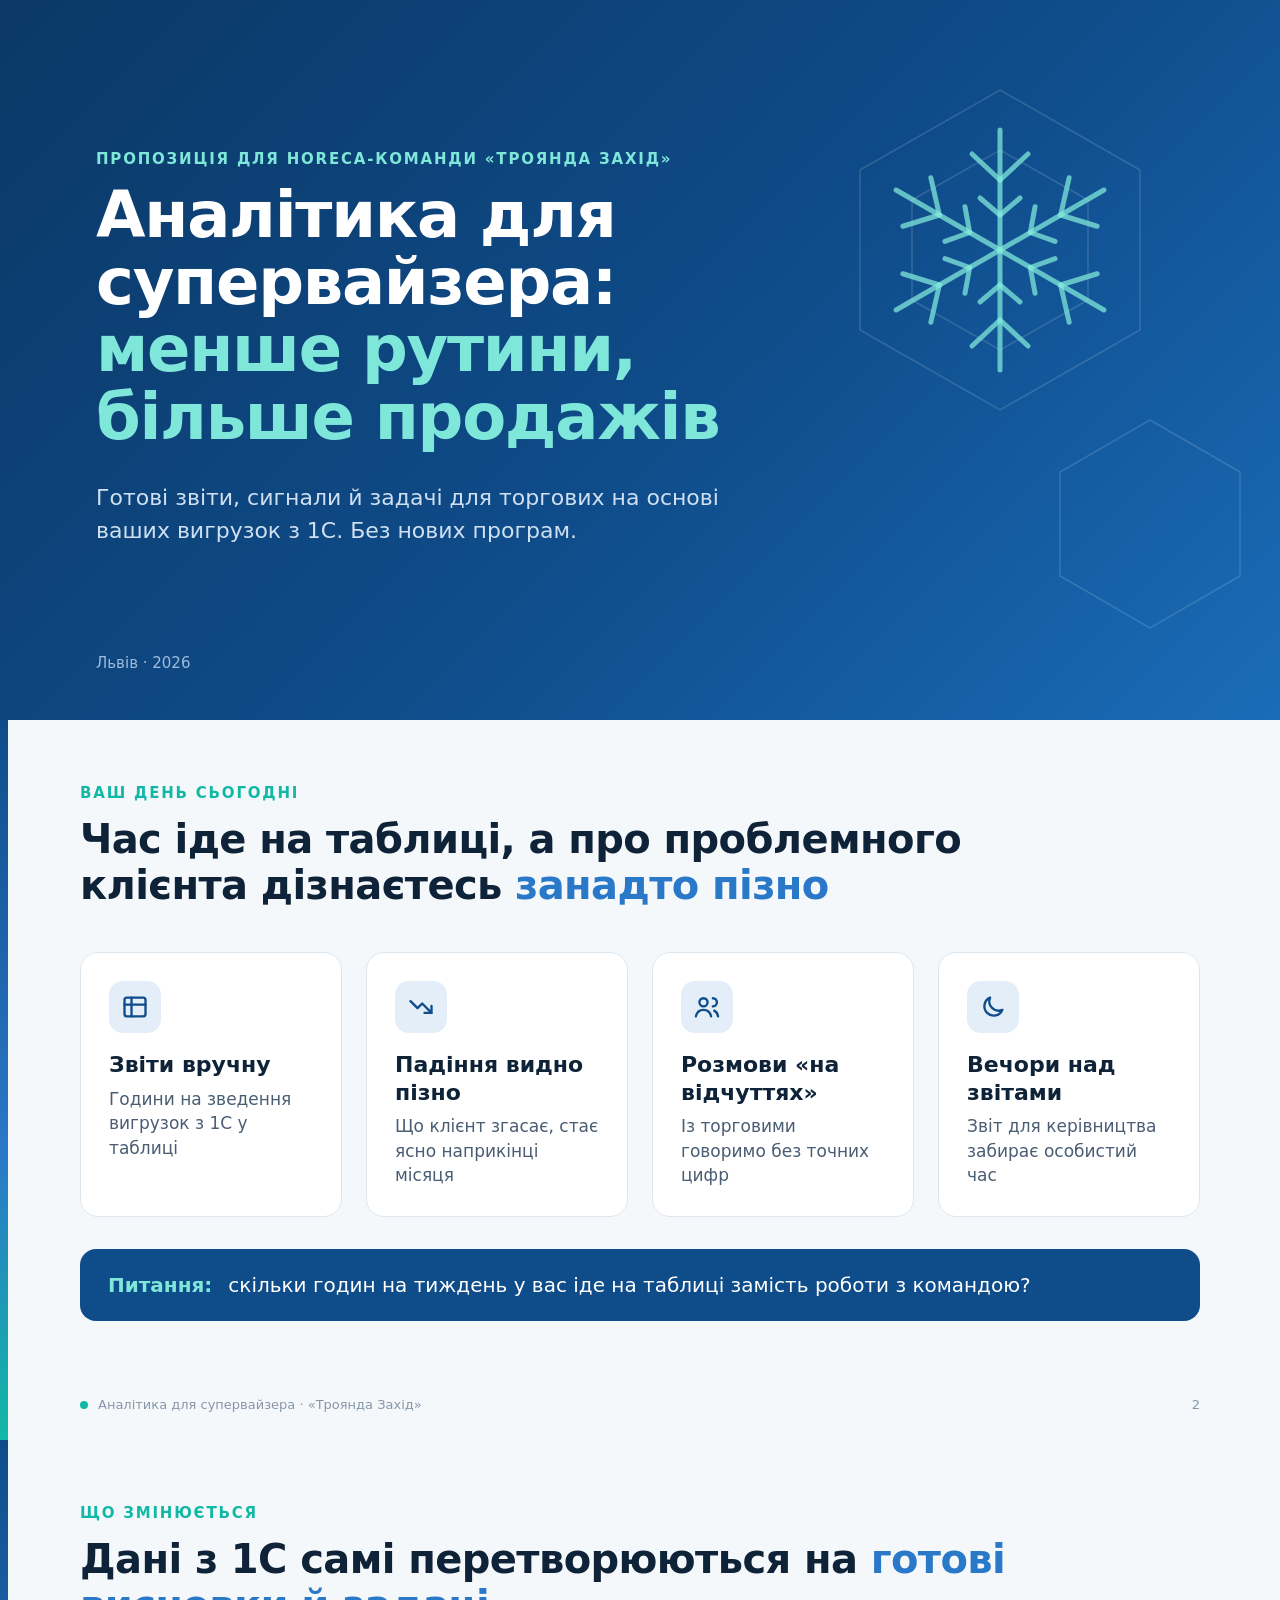
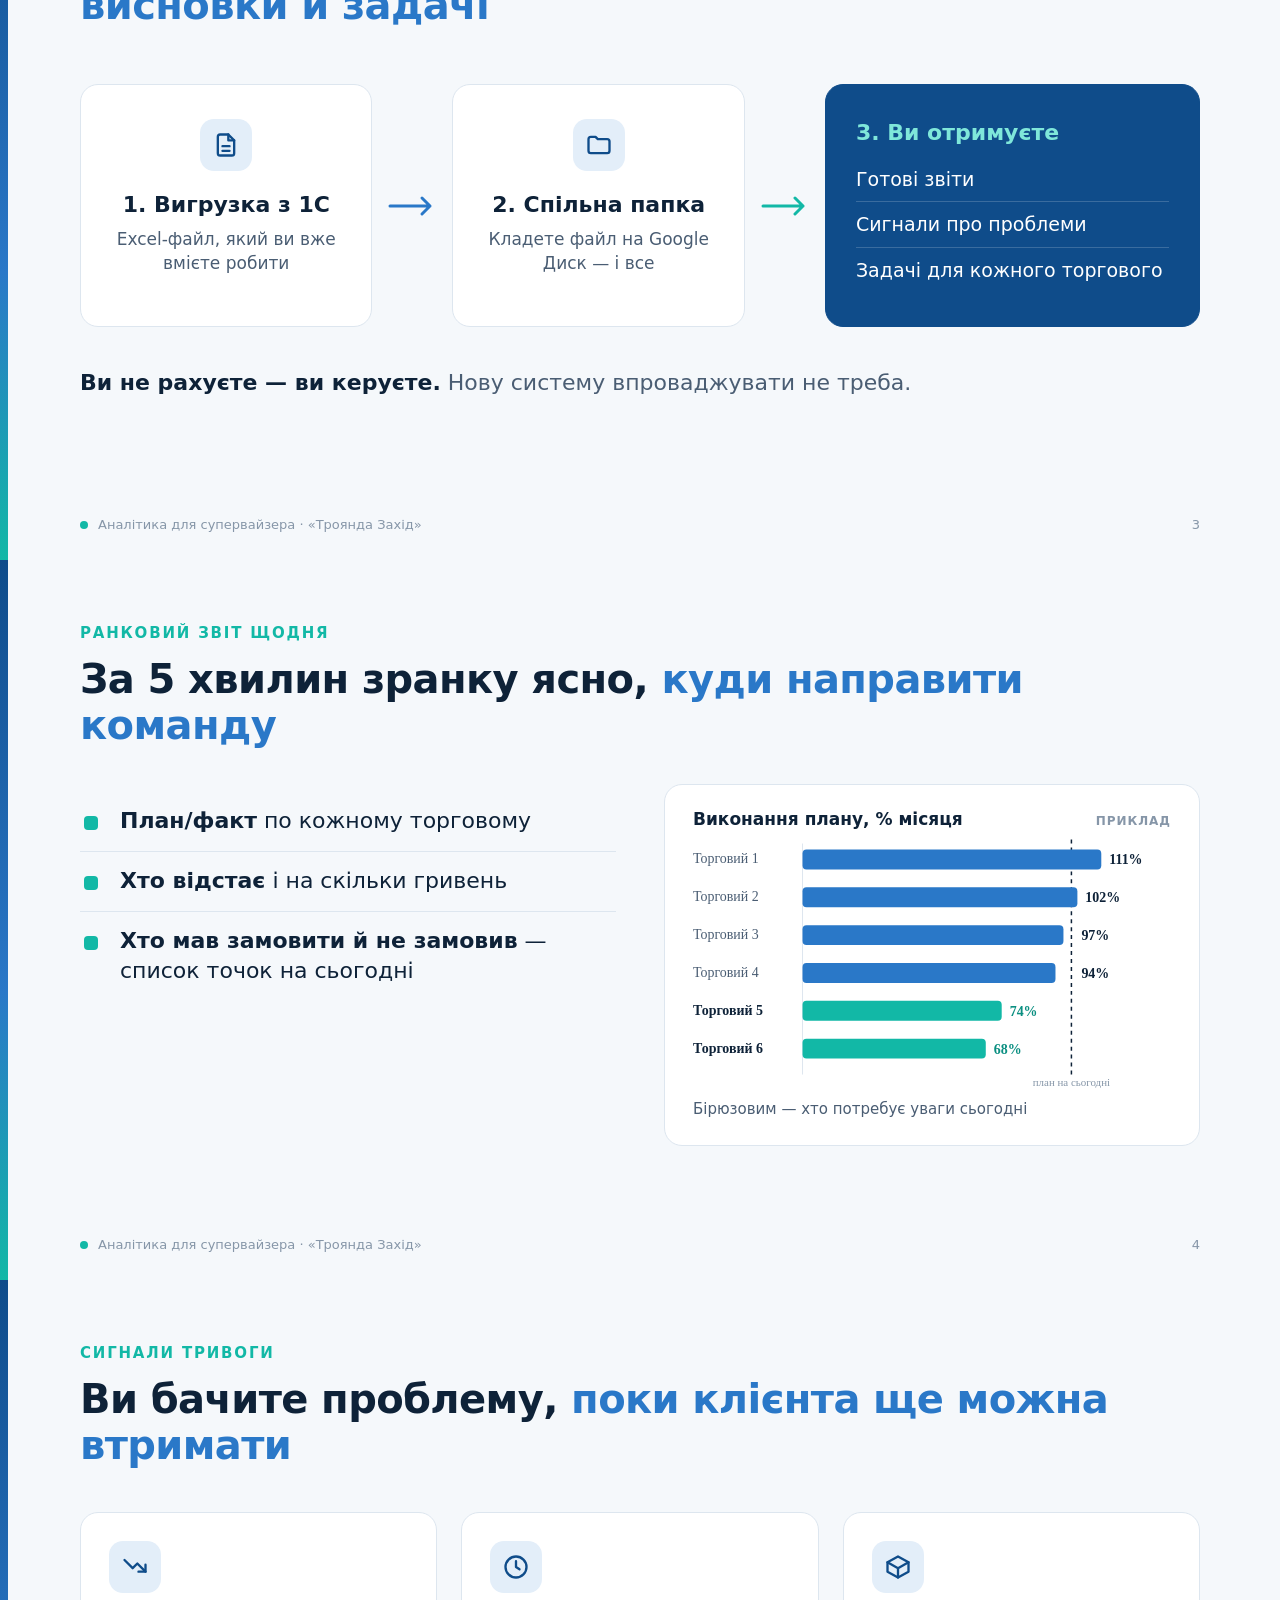
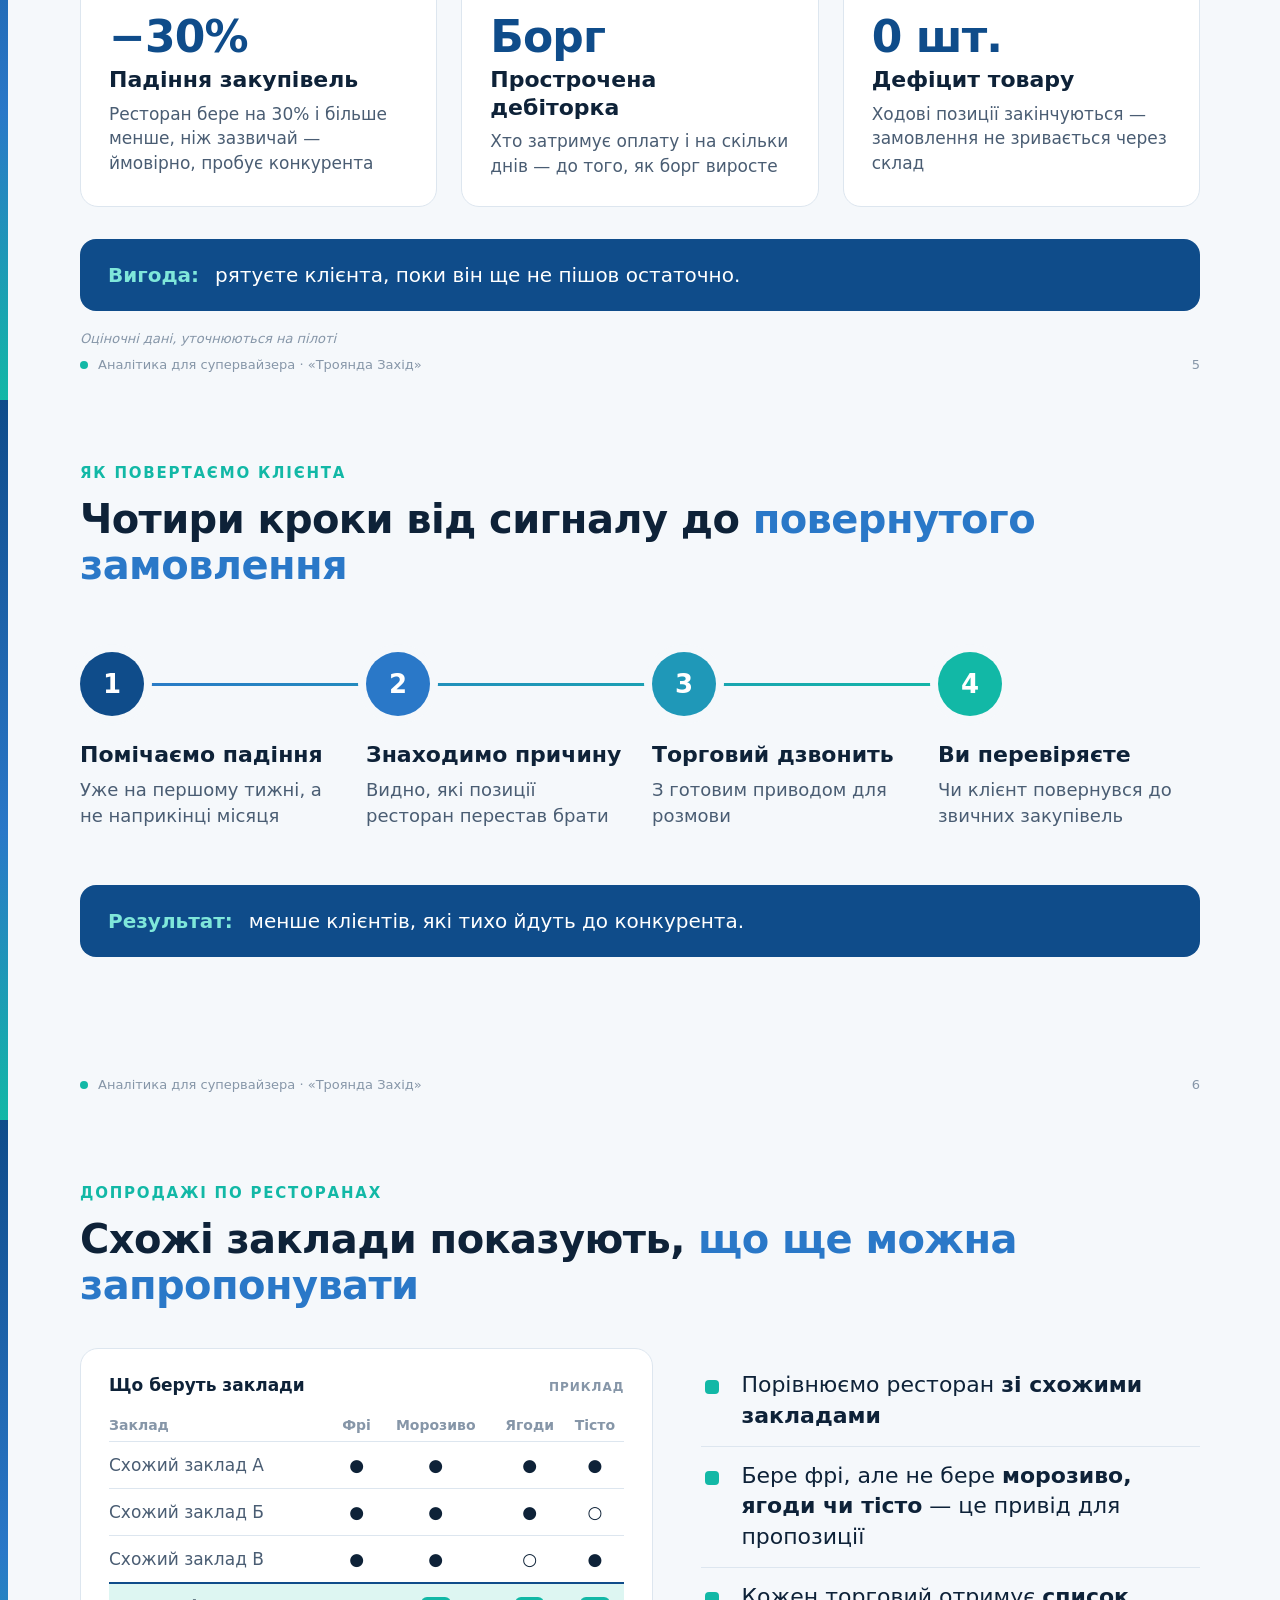
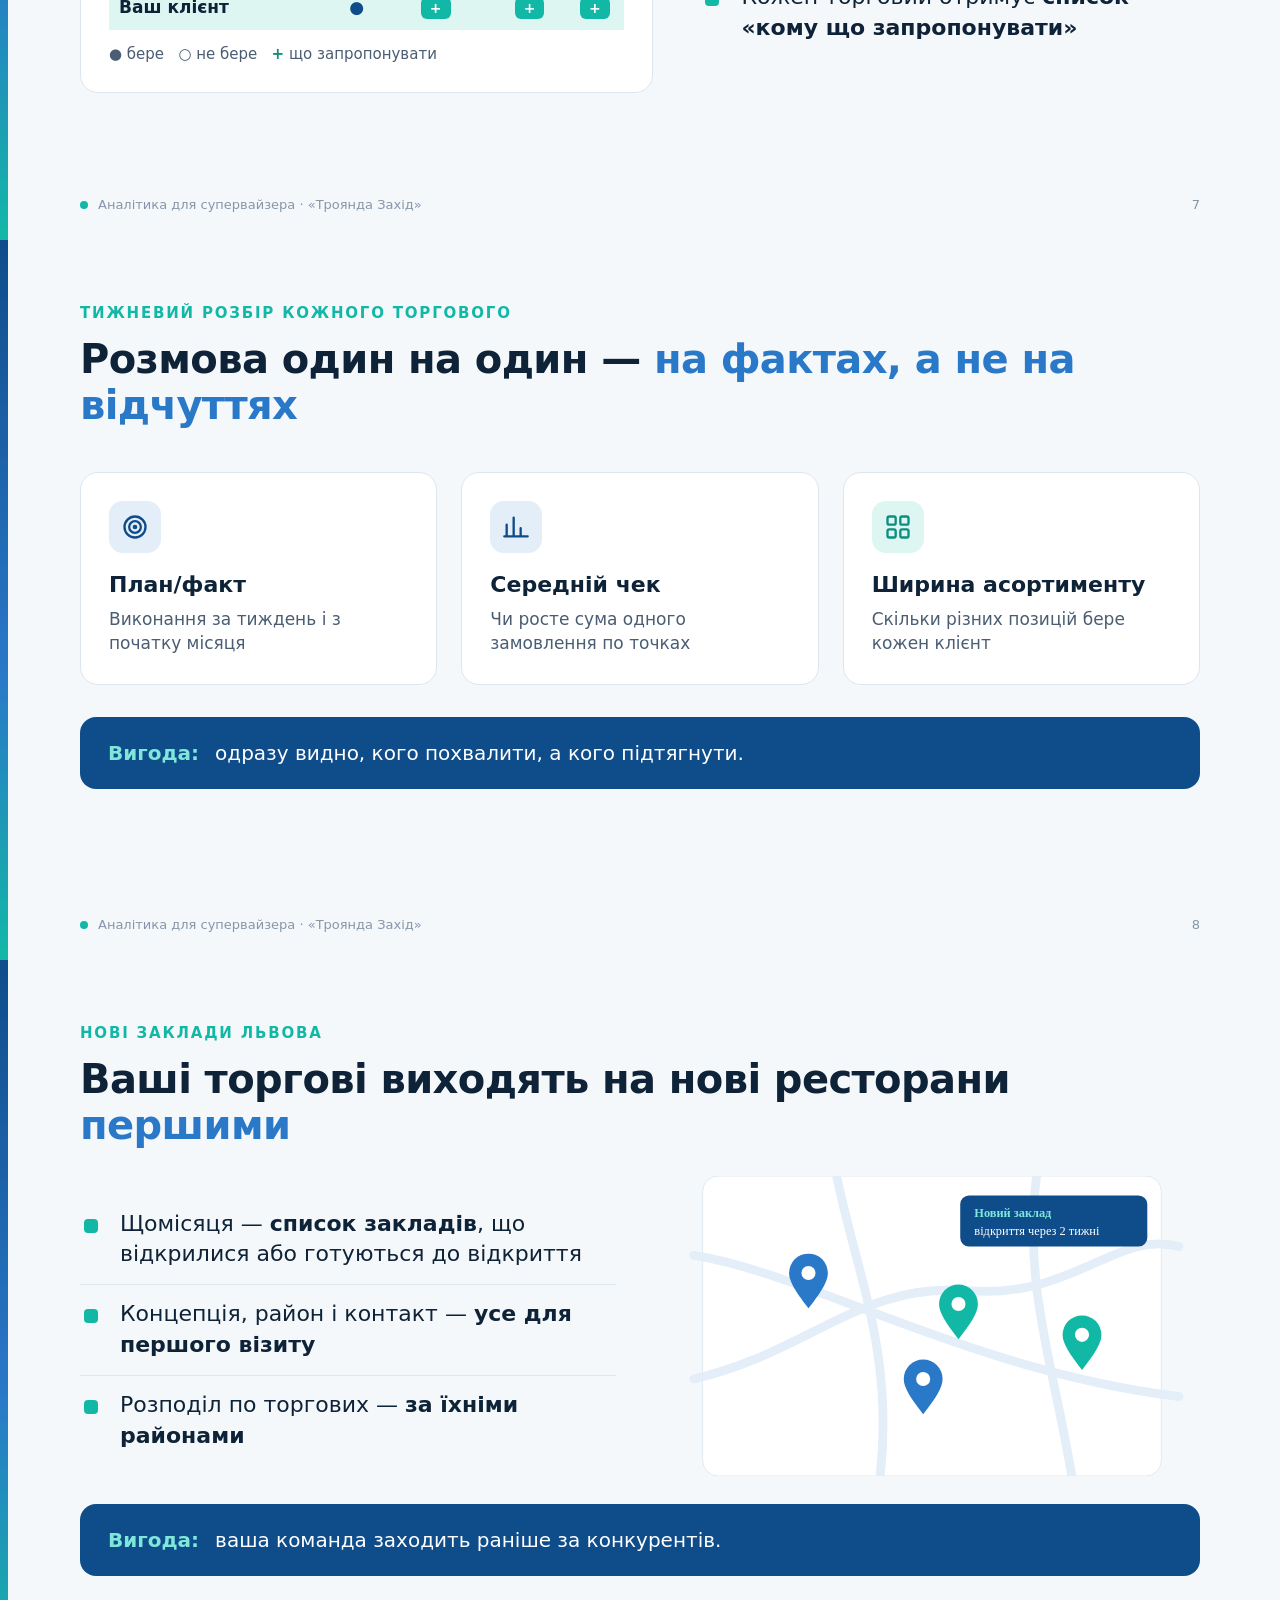
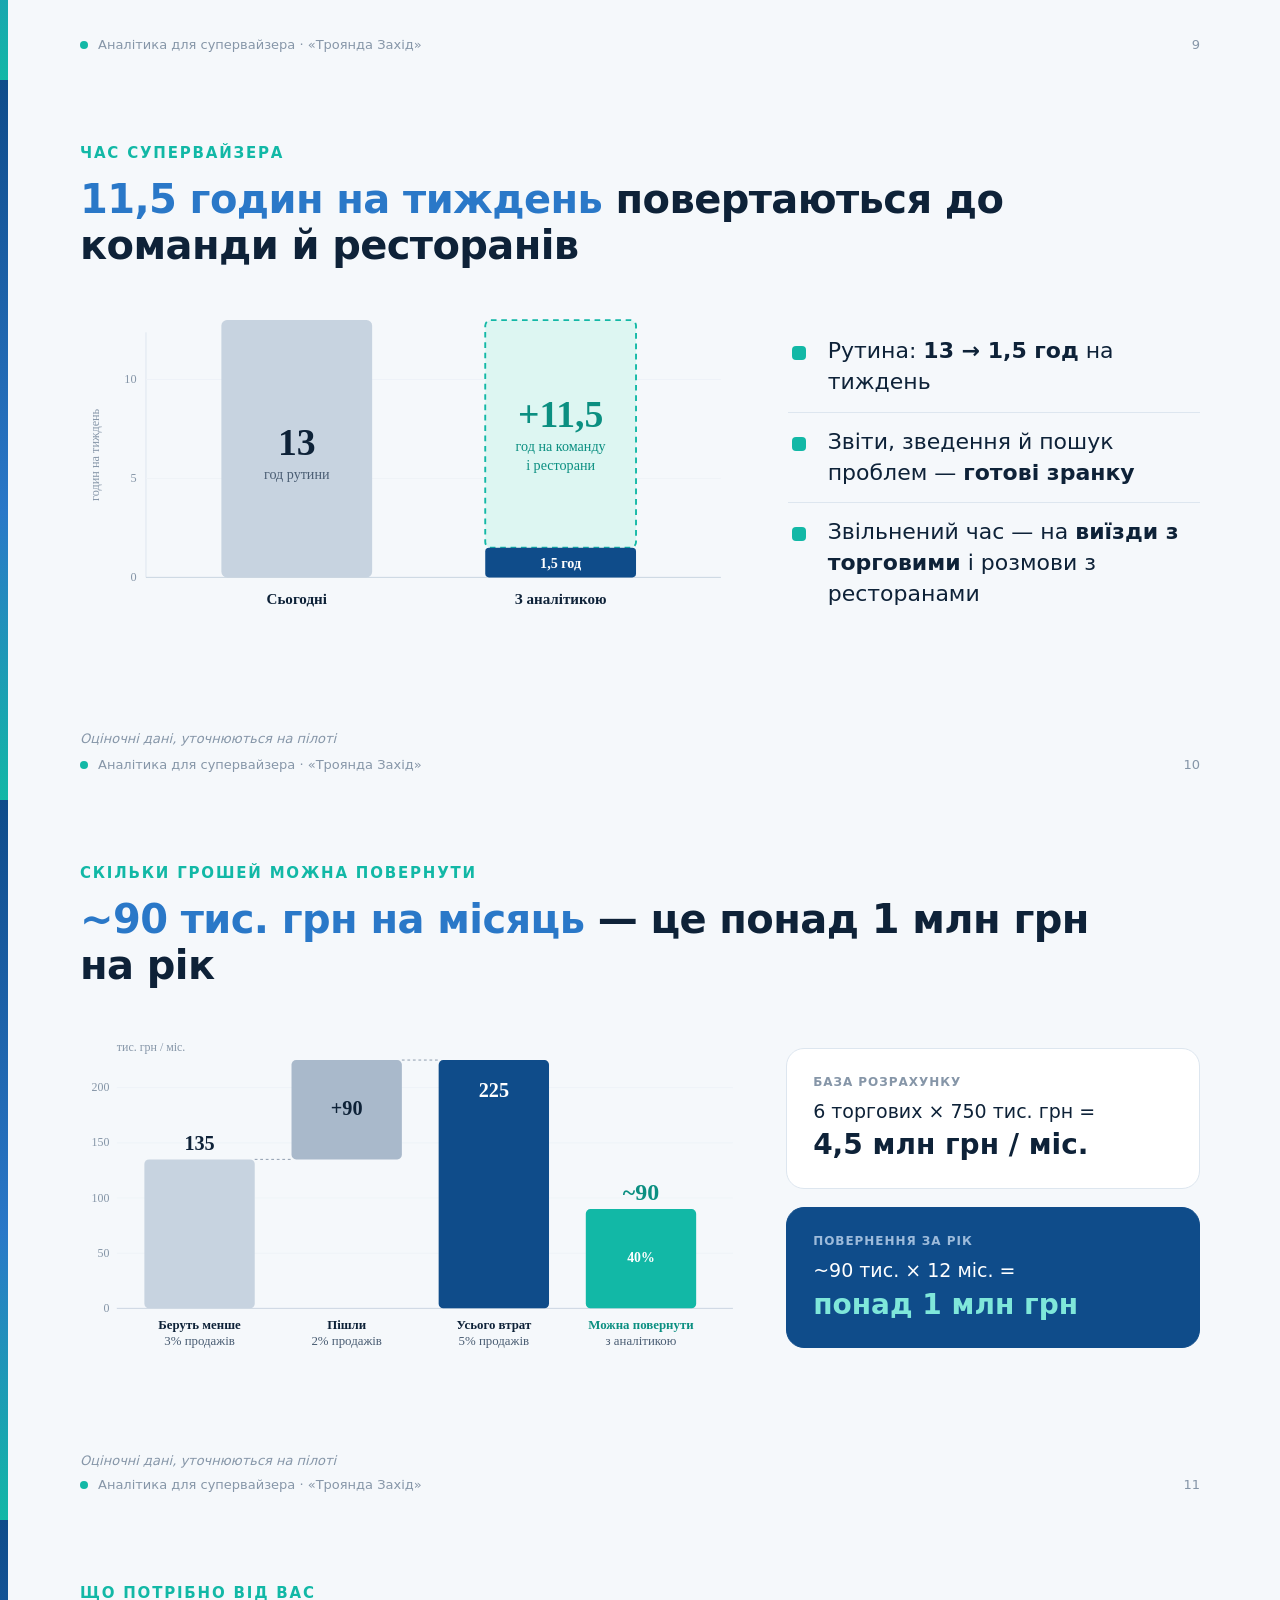
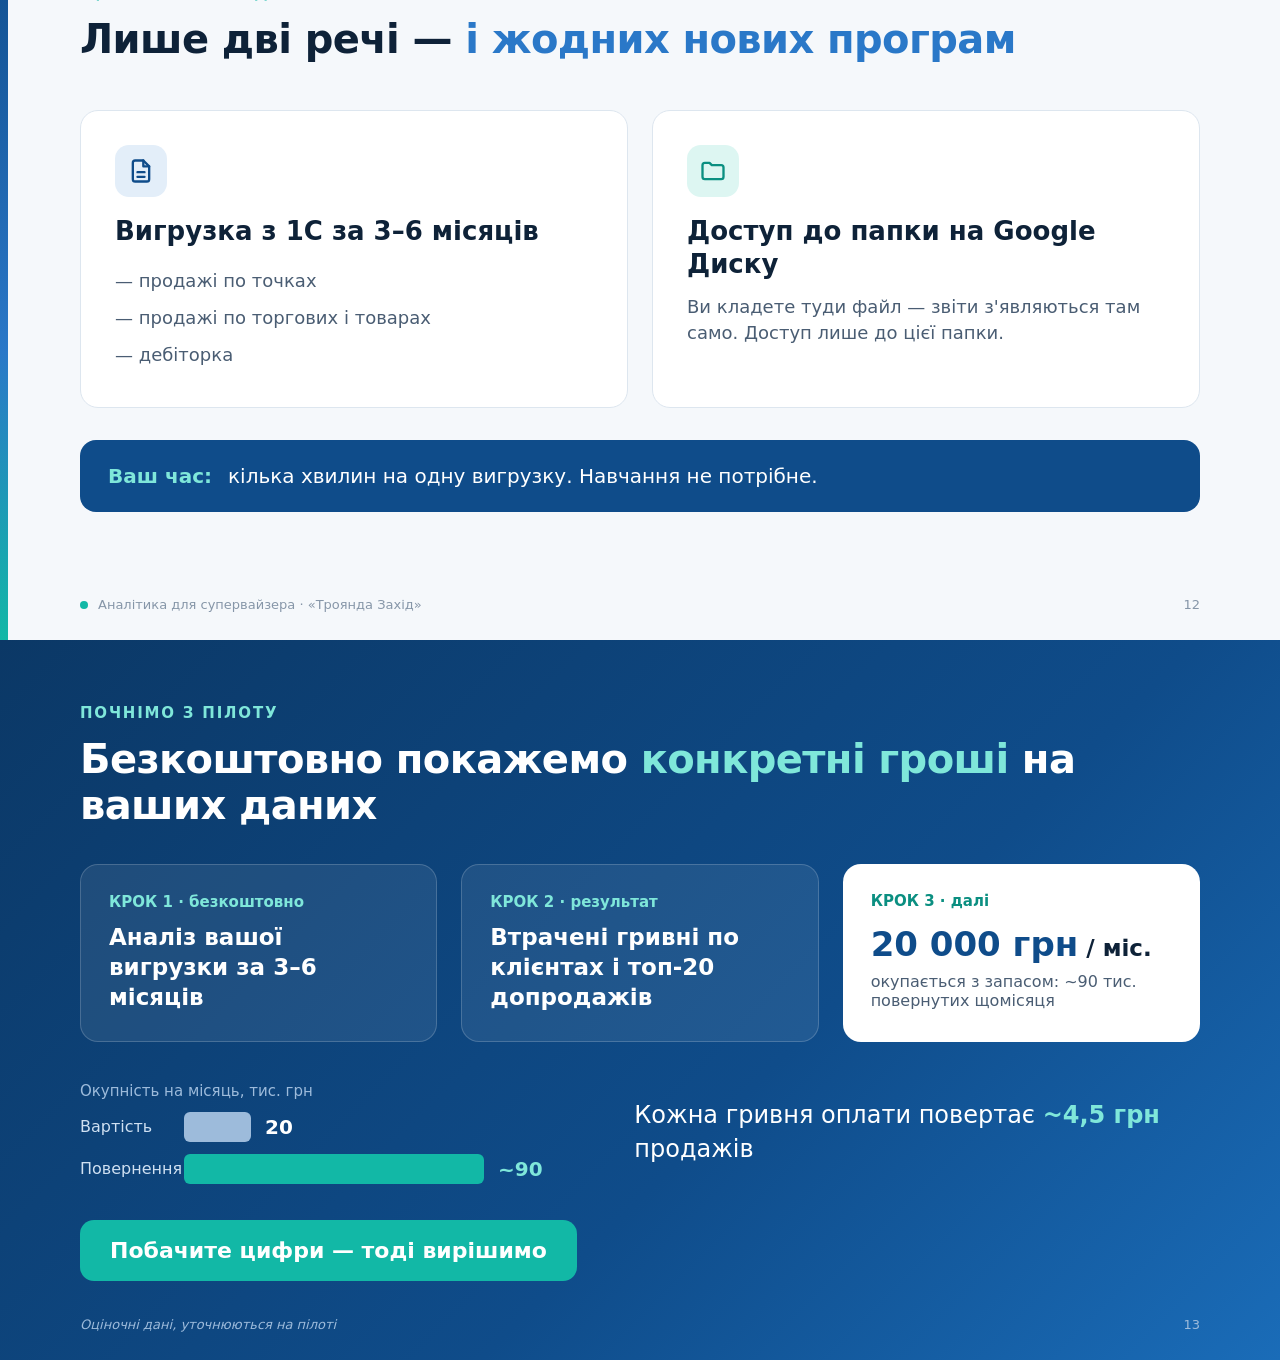
==== presentation/slides.html @ 02363e74 "Add supervisor analytics pitch deck (HTML source + PDF) Co-Authored-By: Claude Opus 5.5 <noreply@ant" ====
<!doctype html>
<html lang="uk">
<head>
<meta charset="utf-8">
<title>Аналітика для супервайзера</title>
<style>
  @page { size: 1280px 720px; margin: 0; }
  :root {
    --ink: #0E2238;
    --ink-2: #4A5D73;
    --ink-3: #8696A8;
    --bg: #F5F8FB;
    --card: #FFFFFF;
    --line: #DDE6EF;
    --blue: #0F4C8A;
    --blue-2: #2A78C8;
    --blue-soft: #E3EEF9;
    --mint: #12B8A6;
    --mint-soft: #DDF6F2;
    --grey-bar: #C7D3E0;
  }
  * { box-sizing: border-box; margin: 0; padding: 0; }
  html, body { background: var(--bg); }
  body { font-family: "Inter", "DejaVu Sans", sans-serif; color: var(--ink); -webkit-print-color-adjust: exact; print-color-adjust: exact; }
  .slide {
    width: 1280px; height: 720px; position: relative; overflow: hidden;
    background: var(--bg); padding: 64px 80px 0 80px; page-break-after: always; break-after: page;
  }
  .slide:last-child { page-break-after: auto; break-after: auto; }
  .kicker { font-size: 15px; font-weight: 600; letter-spacing: .12em; text-transform: uppercase; color: var(--mint); margin-bottom: 14px; }
  h1 { font-size: 64px; line-height: 1.05; font-weight: 800; letter-spacing: -0.02em; }
  h2 { font-size: 40px; line-height: 1.15; font-weight: 750; letter-spacing: -0.015em; max-width: 1040px; }
  h2 em, h1 em { font-style: normal; color: var(--blue-2); }
  .lead { font-size: 22px; line-height: 1.45; color: var(--ink-2); margin-top: 18px; max-width: 900px; }
  .footer {
    position: absolute; left: 80px; right: 80px; bottom: 28px; display: flex; justify-content: space-between; align-items: center;
    font-size: 13px; color: var(--ink-3);
  }
  .footer .brand { display: flex; align-items: center; gap: 10px; }
  .footer .dot { width: 8px; height: 8px; border-radius: 50%; background: var(--mint); }
  .note { position: absolute; left: 80px; bottom: 54px; font-size: 13px; color: var(--ink-3); font-style: italic; }
  .accentbar { position: absolute; left: 0; top: 0; width: 8px; height: 100%; background: linear-gradient(180deg, var(--blue) 0%, var(--blue-2) 60%, var(--mint) 100%); }

  /* cards */
  .grid { display: grid; gap: 24px; margin-top: 44px; }
  .g2 { grid-template-columns: 1fr 1fr; }
  .g3 { grid-template-columns: repeat(3, 1fr); }
  .g4 { grid-template-columns: repeat(4, 1fr); }
  .card { background: var(--card); border: 1px solid var(--line); border-radius: 18px; padding: 28px 28px; }
  .card h3 { font-size: 22px; font-weight: 700; line-height: 1.25; margin: 18px 0 8px; }
  .card p { font-size: 17px; line-height: 1.45; color: var(--ink-2); }
  .icon { width: 52px; height: 52px; border-radius: 14px; background: var(--blue-soft); display: flex; align-items: center; justify-content: center; }
  .icon.mint { background: var(--mint-soft); }
  .icon svg { width: 28px; height: 28px; stroke: var(--blue); fill: none; stroke-width: 2; stroke-linecap: round; stroke-linejoin: round; }
  .icon.mint svg { stroke: #0B8F81; }
  .benefit {
    margin-top: 32px; display: flex; align-items: center; gap: 16px; background: var(--blue); color: #fff; border-radius: 16px; padding: 22px 28px; font-size: 20px; line-height: 1.4;
  }
  .benefit b { color: #7FE7DA; font-weight: 700; white-space: nowrap; }
  .bullets { list-style: none; margin-top: 8px; }
  .bullets li { font-size: 22px; line-height: 1.4; padding: 14px 0 14px 40px; position: relative; border-bottom: 1px solid var(--line); }
  .bullets li:last-child { border-bottom: none; }
  .bullets li::before { content: ""; position: absolute; left: 4px; top: 24px; width: 14px; height: 14px; border-radius: 4px; background: var(--mint); }
  .bullets li b { font-weight: 700; }
  .tag { display: inline-block; font-size: 12px; font-weight: 600; letter-spacing: .08em; text-transform: uppercase; color: var(--ink-3); }
</style>
</head>
<body>

<!-- 1. Титул -->
<section class="slide" style="padding:0; background: linear-gradient(135deg, #0B3866 0%, #0F4C8A 55%, #1A6CB8 100%);">
  <svg width="1280" height="720" style="position:absolute;inset:0" viewBox="0 0 1280 720">
    <defs>
      <linearGradient id="ice" x1="0" y1="0" x2="1" y2="1">
        <stop offset="0" stop-color="#7FE7DA" stop-opacity=".9"/>
        <stop offset="1" stop-color="#7FE7DA" stop-opacity=".15"/>
      </linearGradient>
    </defs>
    <g opacity=".14" stroke="#fff" fill="none" stroke-width="1.5">
      <polygon points="1000,90 1140,170 1140,330 1000,410 860,330 860,170"/>
      <polygon points="1000,150 1088,200 1088,300 1000,350 912,300 912,200"/>
      <polygon points="1150,420 1240,472 1240,576 1150,628 1060,576 1060,472"/>
    </g>
    <g stroke="#7FE7DA" stroke-opacity=".75" stroke-width="5" stroke-linecap="round" fill="none" transform="translate(1000,250)">
      <g id="arm"><line x1="0" y1="0" x2="0" y2="-120"/><line x1="0" y1="-70" x2="-28" y2="-96"/><line x1="0" y1="-70" x2="28" y2="-96"/><line x1="0" y1="-35" x2="-20" y2="-52"/><line x1="0" y1="-35" x2="20" y2="-52"/></g>
      <use href="#arm" transform="rotate(60)"/><use href="#arm" transform="rotate(120)"/><use href="#arm" transform="rotate(180)"/><use href="#arm" transform="rotate(240)"/><use href="#arm" transform="rotate(300)"/>
    </g>
  </svg>
  <div style="position:absolute; left:96px; top:150px; width:760px; color:#fff;">
    <div class="kicker" style="color:#7FE7DA">Пропозиція для HoReCa-команди «Троянда Захід»</div>
    <h1 style="color:#fff">Аналітика для супервайзера:<br><span style="color:#7FE7DA">менше рутини,<br>більше продажів</span></h1>
    <p style="font-size:22px; line-height:1.5; color:#CFE0F2; margin-top:30px; max-width:640px">Готові звіти, сигнали й задачі для торгових на основі ваших вигрузок з 1С. Без нових програм.</p>
  </div>
  <div style="position:absolute; left:96px; bottom:48px; color:#9DBBDB; font-size:15px">Львів · 2026</div>
</section>

<!-- 2. Ваш день сьогодні -->
<section class="slide">
  <div class="accentbar"></div>
  <div class="kicker">Ваш день сьогодні</div>
  <h2>Час іде на таблиці, а про проблемного клієнта дізнаєтесь <em>занадто пізно</em></h2>
  <div class="grid g4">
    <div class="card"><div class="icon"><svg viewBox="0 0 24 24"><rect x="3" y="4" width="18" height="16" rx="2"/><path d="M3 10h18M9 4v16"/></svg></div>
      <h3>Звіти вручну</h3><p>Години на зведення вигрузок з 1С у таблиці</p></div>
    <div class="card"><div class="icon"><svg viewBox="0 0 24 24"><path d="M3 7l6 6 4-4 8 8"/><path d="M15 17h6v-6"/></svg></div>
      <h3>Падіння видно пізно</h3><p>Що клієнт згасає, стає ясно наприкінці місяця</p></div>
    <div class="card"><div class="icon"><svg viewBox="0 0 24 24"><circle cx="9" cy="8" r="3.5"/><path d="M2.5 20c.8-3.5 3.4-5.5 6.5-5.5s5.7 2 6.5 5.5"/><path d="M17 4.5a3.5 3.5 0 010 7M21.5 20c-.4-2.4-1.6-4-3.3-4.9"/></svg></div>
      <h3>Розмови «на відчуттях»</h3><p>Із торговими говоримо без точних цифр</p></div>
    <div class="card"><div class="icon"><svg viewBox="0 0 24 24"><path d="M20 14.5A8 8 0 019.5 4a8 8 0 1010.5 10.5z"/></svg></div>
      <h3>Вечори над звітами</h3><p>Звіт для керівництва забирає особистий час</p></div>
  </div>
  <div class="benefit"><b>Питання:</b> скільки годин на тиждень у вас іде на таблиці замість роботи з командою?</div>
  <div class="footer"><div class="brand"><span class="dot"></span>Аналітика для супервайзера · «Троянда Захід»</div><div>2</div></div>
</section>

<!-- 3. Що змінюється -->
<section class="slide">
  <div class="accentbar"></div>
  <div class="kicker">Що змінюється</div>
  <h2>Дані з 1С самі перетворюються на <em>готові висновки й задачі</em></h2>
  <div style="display:flex; align-items:stretch; gap:0; margin-top:56px;">
    <div class="card" style="flex:1; text-align:center; padding:34px 20px">
      <div class="icon" style="margin:0 auto"><svg viewBox="0 0 24 24"><path d="M14 3H7a2 2 0 00-2 2v14a2 2 0 002 2h10a2 2 0 002-2V8z"/><path d="M14 3v5h5M9 13h6M9 17h6"/></svg></div>
      <h3 style="margin-top:20px">1. Вигрузка з 1С</h3><p>Excel-файл, який ви вже вмієте робити</p></div>
    <div style="width:80px; display:flex; align-items:center; justify-content:center"><svg width="48" height="24" viewBox="0 0 48 24"><path d="M2 12h40M34 4l8 8-8 8" stroke="#2A78C8" stroke-width="3" fill="none" stroke-linecap="round" stroke-linejoin="round"/></svg></div>
    <div class="card" style="flex:1; text-align:center; padding:34px 20px">
      <div class="icon" style="margin:0 auto"><svg viewBox="0 0 24 24"><path d="M3 7a2 2 0 012-2h4l2 2h8a2 2 0 012 2v8a2 2 0 01-2 2H5a2 2 0 01-2-2z"/></svg></div>
      <h3 style="margin-top:20px">2. Спільна папка</h3><p>Кладете файл на Google Диск — і все</p></div>
    <div style="width:80px; display:flex; align-items:center; justify-content:center"><svg width="48" height="24" viewBox="0 0 48 24"><path d="M2 12h40M34 4l8 8-8 8" stroke="#12B8A6" stroke-width="3" fill="none" stroke-linecap="round" stroke-linejoin="round"/></svg></div>
    <div class="card" style="flex:1.25; padding:34px 30px; background:var(--blue); border-color:var(--blue); color:#fff">
      <h3 style="margin-top:0; color:#7FE7DA">3. Ви отримуєте</h3>
      <ul style="list-style:none; margin-top:10px; font-size:19px; line-height:1.4">
        <li style="padding:9px 0; border-bottom:1px solid rgba(255,255,255,.18)">Готові звіти</li>
        <li style="padding:9px 0; border-bottom:1px solid rgba(255,255,255,.18)">Сигнали про проблеми</li>
        <li style="padding:9px 0">Задачі для кожного торгового</li>
      </ul>
    </div>
  </div>
  <p class="lead" style="margin-top:40px"><b style="color:var(--ink)">Ви не рахуєте — ви керуєте.</b> Нову систему впроваджувати не треба.</p>
  <div class="footer"><div class="brand"><span class="dot"></span>Аналітика для супервайзера · «Троянда Захід»</div><div>3</div></div>
</section>

<!-- 4. Ранковий звіт -->
<section class="slide">
  <div class="accentbar"></div>
  <div class="kicker">Ранковий звіт щодня</div>
  <h2>За 5 хвилин зранку ясно, <em>куди направити команду</em></h2>
  <div style="display:grid; grid-template-columns: 1fr 1fr; gap:48px; margin-top:36px; align-items:start">
    <ul class="bullets">
      <li><b>План/факт</b> по кожному торговому</li>
      <li><b>Хто відстає</b> і на скільки гривень</li>
      <li><b>Хто мав замовити й не замовив</b> — список точок на сьогодні</li>
    </ul>
    <div class="card" style="padding:24px 28px">
      <div style="display:flex; justify-content:space-between; align-items:baseline"><b style="font-size:17px">Виконання плану, % місяця</b><span class="tag">Приклад</span></div>
      <svg width="100%" height="250" viewBox="0 0 480 250" style="margin-top:10px">
        <g font-family="Inter" font-size="14" fill="#4A5D73">
          <line x1="110" y1="4" x2="110" y2="236" stroke="#DDE6EF"/>
          <line x1="380" y1="0" x2="380" y2="240" stroke="#0E2238" stroke-dasharray="4 4" stroke-width="1.5"/>
          <text x="380" y="248" text-anchor="middle" font-size="11" fill="#8696A8">план на сьогодні</text>
          <!-- rows: y step 38 -->
          <text x="0" y="24">Торговий 1</text><rect x="110" y="10" width="300" height="20" rx="4" fill="#2A78C8"/><text x="418" y="25" fill="#0E2238" font-weight="600">111%</text>
          <text x="0" y="62">Торговий 2</text><rect x="110" y="48" width="276" height="20" rx="4" fill="#2A78C8"/><text x="394" y="63" fill="#0E2238" font-weight="600">102%</text>
          <text x="0" y="100">Торговий 3</text><rect x="110" y="86" width="262" height="20" rx="4" fill="#2A78C8"/><text x="390" y="101" fill="#0E2238" font-weight="600">97%</text>
          <text x="0" y="138">Торговий 4</text><rect x="110" y="124" width="254" height="20" rx="4" fill="#2A78C8"/><text x="390" y="139" fill="#0E2238" font-weight="600">94%</text>
          <text x="0" y="176" fill="#0E2238" font-weight="700">Торговий 5</text><rect x="110" y="162" width="200" height="20" rx="4" fill="#12B8A6"/><text x="318" y="177" fill="#0B8F81" font-weight="700">74%</text>
          <text x="0" y="214" fill="#0E2238" font-weight="700">Торговий 6</text><rect x="110" y="200" width="184" height="20" rx="4" fill="#12B8A6"/><text x="302" y="215" fill="#0B8F81" font-weight="700">68%</text>
        </g>
      </svg>
      <p style="font-size:15px; color:#4A5D73; margin-top:6px">Бірюзовим — хто потребує уваги сьогодні</p>
    </div>
  </div>
  <div class="footer"><div class="brand"><span class="dot"></span>Аналітика для супервайзера · «Троянда Захід»</div><div>4</div></div>
</section>

<!-- 5. Сигнали тривоги -->
<section class="slide">
  <div class="accentbar"></div>
  <div class="kicker">Сигнали тривоги</div>
  <h2>Ви бачите проблему, <em>поки клієнта ще можна втримати</em></h2>
  <div class="grid g3">
    <div class="card"><div class="icon"><svg viewBox="0 0 24 24"><path d="M3 6l7 7 4-4 7 7"/><path d="M15 16h6v-6"/></svg></div>
      <div style="font-size:44px; font-weight:800; color:var(--blue); margin-top:18px; letter-spacing:-.02em">−30%</div>
      <h3 style="margin-top:4px">Падіння закупівель</h3><p>Ресторан бере на 30% і більше менше, ніж зазвичай — ймовірно, пробує конкурента</p></div>
    <div class="card"><div class="icon"><svg viewBox="0 0 24 24"><circle cx="12" cy="12" r="9"/><path d="M12 7v5l3 2"/></svg></div>
      <div style="font-size:44px; font-weight:800; color:var(--blue); margin-top:18px; letter-spacing:-.02em">Борг</div>
      <h3 style="margin-top:4px">Прострочена дебіторка</h3><p>Хто затримує оплату і на скільки днів — до того, як борг виросте</p></div>
    <div class="card"><div class="icon"><svg viewBox="0 0 24 24"><path d="M21 8l-9-5-9 5v8l9 5 9-5z"/><path d="M3 8l9 5 9-5M12 13v8"/></svg></div>
      <div style="font-size:44px; font-weight:800; color:var(--blue); margin-top:18px; letter-spacing:-.02em">0 шт.</div>
      <h3 style="margin-top:4px">Дефіцит товару</h3><p>Ходові позиції закінчуються — замовлення не зривається через склад</p></div>
  </div>
  <div class="benefit"><b>Вигода:</b> рятуєте клієнта, поки він ще не пішов остаточно.</div>
  <div class="note">Оціночні дані, уточнюються на пілоті</div>
  <div class="footer"><div class="brand"><span class="dot"></span>Аналітика для супервайзера · «Троянда Захід»</div><div>5</div></div>
</section>

<!-- 6. Як повертаємо клієнта -->
<section class="slide">
  <div class="accentbar"></div>
  <div class="kicker">Як повертаємо клієнта</div>
  <h2>Чотири кроки від сигналу до <em>повернутого замовлення</em></h2>
  <div style="position:relative; margin-top:64px">
    <div style="position:absolute; left:32px; width:858px; top:31px; height:3px; background:linear-gradient(90deg, var(--blue-2), var(--mint))"></div>
    <div class="grid g4" style="margin-top:0; position:relative">
      <div><div style="width:64px;height:64px;border-radius:50%;background:var(--blue);color:#fff;font-size:26px;font-weight:800;display:flex;align-items:center;justify-content:center;box-shadow:0 0 0 8px var(--bg)">1</div>
        <h3 style="font-size:22px; margin:26px 0 10px">Помічаємо падіння</h3><p style="font-size:18px; color:var(--ink-2); line-height:1.45">Уже на першому тижні, а не наприкінці місяця</p></div>
      <div><div style="width:64px;height:64px;border-radius:50%;background:var(--blue-2);color:#fff;font-size:26px;font-weight:800;display:flex;align-items:center;justify-content:center;box-shadow:0 0 0 8px var(--bg)">2</div>
        <h3 style="font-size:22px; margin:26px 0 10px">Знаходимо причину</h3><p style="font-size:18px; color:var(--ink-2); line-height:1.45">Видно, які позиції ресторан перестав брати</p></div>
      <div><div style="width:64px;height:64px;border-radius:50%;background:#1F98B8;color:#fff;font-size:26px;font-weight:800;display:flex;align-items:center;justify-content:center;box-shadow:0 0 0 8px var(--bg)">3</div>
        <h3 style="font-size:22px; margin:26px 0 10px">Торговий дзвонить</h3><p style="font-size:18px; color:var(--ink-2); line-height:1.45">З готовим приводом для розмови</p></div>
      <div><div style="width:64px;height:64px;border-radius:50%;background:var(--mint);color:#fff;font-size:26px;font-weight:800;display:flex;align-items:center;justify-content:center;box-shadow:0 0 0 8px var(--bg)">4</div>
        <h3 style="font-size:22px; margin:26px 0 10px">Ви перевіряєте</h3><p style="font-size:18px; color:var(--ink-2); line-height:1.45">Чи клієнт повернувся до звичних закупівель</p></div>
    </div>
  </div>
  <div class="benefit" style="margin-top:56px"><b>Результат:</b> менше клієнтів, які тихо йдуть до конкурента.</div>
  <div class="footer"><div class="brand"><span class="dot"></span>Аналітика для супервайзера · «Троянда Захід»</div><div>6</div></div>
</section>

<!-- 7. Допродажі -->
<section class="slide">
  <div class="accentbar"></div>
  <div class="kicker">Допродажі по ресторанах</div>
  <h2>Схожі заклади показують, <em>що ще можна запропонувати</em></h2>
  <div style="display:grid; grid-template-columns: 1.15fr 1fr; gap:48px; margin-top:40px; align-items:start">
    <div class="card" style="padding:26px 28px">
      <div style="display:flex; justify-content:space-between; align-items:baseline; margin-bottom:14px"><b style="font-size:17px">Що беруть заклади</b><span class="tag">Приклад</span></div>
      <table style="width:100%; border-collapse:collapse; font-size:17px; text-align:center">
        <thead><tr style="color:var(--ink-3); font-size:14px"><th style="text-align:left; font-weight:600; padding:8px 0">Заклад</th><th style="font-weight:600">Фрі</th><th style="font-weight:600">Морозиво</th><th style="font-weight:600">Ягоди</th><th style="font-weight:600">Тісто</th></tr></thead>
        <tbody>
          <tr style="border-top:1px solid var(--line)"><td style="text-align:left; padding:13px 0; color:var(--ink-2)">Схожий заклад А</td><td>●</td><td>●</td><td>●</td><td>●</td></tr>
          <tr style="border-top:1px solid var(--line)"><td style="text-align:left; padding:13px 0; color:var(--ink-2)">Схожий заклад Б</td><td>●</td><td>●</td><td>●</td><td>○</td></tr>
          <tr style="border-top:1px solid var(--line)"><td style="text-align:left; padding:13px 0; color:var(--ink-2)">Схожий заклад В</td><td>●</td><td>●</td><td>○</td><td>●</td></tr>
          <tr style="border-top:2px solid var(--blue); background:var(--mint-soft)"><td style="text-align:left; padding:13px 10px; font-weight:700">Ваш клієнт</td><td style="color:var(--blue)">●</td>
            <td><span style="background:var(--mint);color:#fff;border-radius:6px;padding:3px 9px;font-size:14px;font-weight:700">+</span></td>
            <td><span style="background:var(--mint);color:#fff;border-radius:6px;padding:3px 9px;font-size:14px;font-weight:700">+</span></td>
            <td><span style="background:var(--mint);color:#fff;border-radius:6px;padding:3px 9px;font-size:14px;font-weight:700">+</span></td></tr>
        </tbody>
      </table>
      <p style="font-size:15px; color:var(--ink-2); margin-top:14px">● бере &nbsp; ○ не бере &nbsp; <b style="color:#0B8F81">+</b> що запропонувати</p>
    </div>
    <ul class="bullets">
      <li>Порівнюємо ресторан <b>зі схожими закладами</b></li>
      <li>Бере фрі, але не бере <b>морозиво, ягоди чи тісто</b> — це привід для пропозиції</li>
      <li>Кожен торговий отримує <b>список «кому що запропонувати»</b></li>
    </ul>
  </div>
  <div class="footer"><div class="brand"><span class="dot"></span>Аналітика для супервайзера · «Троянда Захід»</div><div>7</div></div>
</section>

<!-- 8. Тижневий розбір -->
<section class="slide">
  <div class="accentbar"></div>
  <div class="kicker">Тижневий розбір кожного торгового</div>
  <h2>Розмова один на один — <em>на фактах, а не на відчуттях</em></h2>
  <div class="grid g3">
    <div class="card"><div class="icon"><svg viewBox="0 0 24 24"><circle cx="12" cy="12" r="9"/><circle cx="12" cy="12" r="5"/><circle cx="12" cy="12" r="1"/></svg></div>
      <h3>План/факт</h3><p>Виконання за тиждень і з початку місяця</p></div>
    <div class="card"><div class="icon"><svg viewBox="0 0 24 24"><path d="M4 20V10M10 20V4M16 20v-7M22 20H2"/></svg></div>
      <h3>Середній чек</h3><p>Чи росте сума одного замовлення по точках</p></div>
    <div class="card"><div class="icon mint"><svg viewBox="0 0 24 24"><rect x="3" y="3" width="7" height="7" rx="1.5"/><rect x="14" y="3" width="7" height="7" rx="1.5"/><rect x="3" y="14" width="7" height="7" rx="1.5"/><rect x="14" y="14" width="7" height="7" rx="1.5"/></svg></div>
      <h3>Ширина асортименту</h3><p>Скільки різних позицій бере кожен клієнт</p></div>
  </div>
  <div class="benefit"><b>Вигода:</b> одразу видно, кого похвалити, а кого підтягнути.</div>
  <div class="footer"><div class="brand"><span class="dot"></span>Аналітика для супервайзера · «Троянда Захід»</div><div>8</div></div>
</section>

<!-- 9. Нові заклади -->
<section class="slide">
  <div class="accentbar"></div>
  <div class="kicker">Нові заклади Львова</div>
  <h2>Ваші торгові виходять на нові ресторани <em>першими</em></h2>
  <div style="display:grid; grid-template-columns: 1fr 1fr; gap:48px; margin-top:28px; align-items:center">
    <ul class="bullets">
      <li>Щомісяця — <b>список закладів</b>, що відкрилися або готуються до відкриття</li>
      <li>Концепція, район і контакт — <b>усе для першого візиту</b></li>
      <li>Розподіл по торгових — <b>за їхніми районами</b></li>
    </ul>
    <svg viewBox="0 0 520 340" width="100%" height="300">
      <rect x="0" y="0" width="520" height="340" rx="18" fill="#fff" stroke="#DDE6EF"/>
      <g stroke="#E3EEF9" stroke-width="10" fill="none" stroke-linecap="round">
        <path d="M-10 230 C120 200 180 120 300 130 S470 60 540 80"/>
        <path d="M150 -10 C170 100 220 200 200 350"/>
        <path d="M-10 90 C120 110 300 220 540 250"/>
        <path d="M380 -10 C360 120 400 220 420 350"/>
      </g>
      <g>
        <g transform="translate(120,150)"><path d="M0 0c-14-18-22-30-22-40a22 22 0 0144 0c0 10-8 22-22 40z" fill="#2A78C8"/><circle cx="0" cy="-40" r="8" fill="#fff"/></g>
        <g transform="translate(290,185)"><path d="M0 0c-14-18-22-30-22-40a22 22 0 0144 0c0 10-8 22-22 40z" fill="#12B8A6"/><circle cx="0" cy="-40" r="8" fill="#fff"/></g>
        <g transform="translate(250,270)"><path d="M0 0c-14-18-22-30-22-40a22 22 0 0144 0c0 10-8 22-22 40z" fill="#2A78C8"/><circle cx="0" cy="-40" r="8" fill="#fff"/></g>
        <g transform="translate(430,220)"><path d="M0 0c-14-18-22-30-22-40a22 22 0 0144 0c0 10-8 22-22 40z" fill="#12B8A6"/><circle cx="0" cy="-40" r="8" fill="#fff"/></g>
      </g>
      <g font-family="Inter" font-size="14">
        <rect x="292" y="22" width="212" height="58" rx="10" fill="#0F4C8A"/>
        <text x="308" y="46" fill="#7FE7DA" font-weight="700">Новий заклад</text>
        <text x="308" y="67" fill="#fff">відкриття через 2 тижні</text>
      </g>
    </svg>
  </div>
  <div class="benefit" style="margin-top:28px"><b>Вигода:</b> ваша команда заходить раніше за конкурентів.</div>
  <div class="footer"><div class="brand"><span class="dot"></span>Аналітика для супервайзера · «Троянда Захід»</div><div>9</div></div>
</section>

<!-- 10. Час супервайзера -->
<section class="slide">
  <div class="accentbar"></div>
  <div class="kicker">Час супервайзера</div>
  <h2><em>11,5 годин на тиждень</em> повертаються до команди й ресторанів</h2>
  <div style="display:grid; grid-template-columns: 1.6fr 1fr; gap:48px; margin-top:36px; align-items:center">
    <svg viewBox="0 0 700 330" width="100%" height="330" font-family="Inter">
      <!-- axis -->
      <g fill="#8696A8" font-size="13">
        <line x1="70" y1="20" x2="70" y2="280" stroke="#DDE6EF"/>
        <line x1="70" y1="280" x2="680" y2="280" stroke="#C7D3E0"/>
        <text x="60" y="284" text-anchor="end">0</text>
        <text x="60" y="179" text-anchor="end">5</text><line x1="70" y1="175" x2="680" y2="175" stroke="#EEF3F8"/>
        <text x="60" y="74" text-anchor="end">10</text><line x1="70" y1="70" x2="680" y2="70" stroke="#EEF3F8"/>
        <text x="20" y="150" transform="rotate(-90 20 150)" text-anchor="middle">годин на тиждень</text>
      </g>
      <!-- scale: 21 px per hour; base 280 -->
      <!-- Сьогодні: 13 h = 273 px -->
      <rect x="150" y="7" width="160" height="273" rx="6" fill="#C7D3E0"/>
      <text x="230" y="150" text-anchor="middle" font-size="40" font-weight="800" fill="#0E2238">13</text>
      <text x="230" y="176" text-anchor="middle" font-size="15" fill="#4A5D73">год рутини</text>
      <!-- З аналітикою: 1.5 h = 31.5 px, plus freed 11.5h = 241.5 dashed -->
      <rect x="430" y="7" width="160" height="241.5" rx="6" fill="#DDF6F2" stroke="#12B8A6" stroke-width="2" stroke-dasharray="6 5"/>
      <rect x="430" y="248.5" width="160" height="31.5" rx="4" fill="#0F4C8A"/>
      <text x="510" y="270" text-anchor="middle" font-size="15" font-weight="700" fill="#fff">1,5 год</text>
      <text x="510" y="120" text-anchor="middle" font-size="40" font-weight="800" fill="#0B8F81">+11,5</text>
      <text x="510" y="146" text-anchor="middle" font-size="15" fill="#0B8F81">год на команду</text>
      <text x="510" y="166" text-anchor="middle" font-size="15" fill="#0B8F81">і ресторани</text>
      <g font-size="16" font-weight="600" fill="#0E2238" text-anchor="middle">
        <text x="230" y="308">Сьогодні</text>
        <text x="510" y="308">З аналітикою</text>
      </g>
    </svg>
    <ul class="bullets">
      <li>Рутина: <b>13 → 1,5 год</b> на тиждень</li>
      <li>Звіти, зведення й пошук проблем — <b>готові зранку</b></li>
      <li>Звільнений час — на <b>виїзди з торговими</b> і розмови з ресторанами</li>
    </ul>
  </div>
  <div class="note">Оціночні дані, уточнюються на пілоті</div>
  <div class="footer"><div class="brand"><span class="dot"></span>Аналітика для супервайзера · «Троянда Захід»</div><div>10</div></div>
</section>

<!-- 11. Скільки грошей можна повернути -->
<section class="slide">
  <div class="accentbar"></div>
  <div class="kicker">Скільки грошей можна повернути</div>
  <h2><em>~90 тис. грн на місяць</em> — це понад 1 млн грн на рік</h2>
  <div style="display:grid; grid-template-columns: 1.6fr 1fr; gap:44px; margin-top:30px; align-items:center">
    <svg viewBox="0 0 720 360" width="100%" height="360" font-family="Inter">
      <!-- waterfall; scale: 1.2 px per 1 тис.; base y=300 -->
      <g fill="#8696A8" font-size="13">
        <line x1="40" y1="300" x2="710" y2="300" stroke="#C7D3E0"/>
        <line x1="40" y1="240" x2="710" y2="240" stroke="#EEF3F8"/><text x="32" y="244" text-anchor="end">50</text>
        <line x1="40" y1="180" x2="710" y2="180" stroke="#EEF3F8"/><text x="32" y="184" text-anchor="end">100</text>
        <line x1="40" y1="120" x2="710" y2="120" stroke="#EEF3F8"/><text x="32" y="124" text-anchor="end">150</text>
        <line x1="40" y1="60" x2="710" y2="60" stroke="#EEF3F8"/><text x="32" y="64" text-anchor="end">200</text>
        <text x="32" y="304" text-anchor="end">0</text>
        <text x="40" y="20" font-size="13">тис. грн / міс.</text>
      </g>
      <!-- bar1: 135 -> 162px, y 138 -->
      <rect x="70" y="138" width="120" height="162" rx="5" fill="#C7D3E0"/>
      <text x="130" y="128" text-anchor="middle" font-size="22" font-weight="800" fill="#0E2238">135</text>
      <!-- bar2: 90 floating 135..225 -> y 30..138 -->
      <line x1="190" y1="138" x2="230" y2="138" stroke="#8696A8" stroke-dasharray="3 3"/>
      <rect x="230" y="30" width="120" height="108" rx="5" fill="#A9B9CB"/>
      <text x="290" y="90" text-anchor="middle" font-size="22" font-weight="800" fill="#0E2238">+90</text>
      <!-- bar3: 225 total -> 270px -->
      <line x1="350" y1="30" x2="390" y2="30" stroke="#8696A8" stroke-dasharray="3 3"/>
      <rect x="390" y="30" width="120" height="270" rx="5" fill="#0F4C8A"/>
      <text x="450" y="70" text-anchor="middle" font-size="22" font-weight="800" fill="#fff">225</text>
      <!-- bar4: 90 recoverable -> 108px -->
      <rect x="550" y="192" width="120" height="108" rx="5" fill="#12B8A6"/>
      <text x="610" y="182" text-anchor="middle" font-size="26" font-weight="800" fill="#0B8F81">~90</text>
      <text x="610" y="250" text-anchor="middle" font-size="15" font-weight="700" fill="#fff">40%</text>
      <g font-size="14" fill="#4A5D73" text-anchor="middle">
        <text x="130" y="322" font-weight="600" fill="#0E2238">Беруть менше</text><text x="130" y="340">3% продажів</text>
        <text x="290" y="322" font-weight="600" fill="#0E2238">Пішли</text><text x="290" y="340">2% продажів</text>
        <text x="450" y="322" font-weight="600" fill="#0E2238">Усього втрат</text><text x="450" y="340">5% продажів</text>
        <text x="610" y="322" font-weight="700" fill="#0B8F81">Можна повернути</text><text x="610" y="340">з аналітикою</text>
      </g>
    </svg>
    <div>
      <div class="card" style="padding:22px 26px">
        <div class="tag">База розрахунку</div>
        <div style="font-size:19px; line-height:1.45; margin-top:8px">6 торгових × 750 тис. грн =<br><b style="font-size:28px">4,5 млн грн / міс.</b></div>
      </div>
      <div class="card" style="padding:22px 26px; margin-top:18px; background:var(--blue); border-color:var(--blue); color:#fff">
        <div class="tag" style="color:#9DBBDB">Повернення за рік</div>
        <div style="font-size:19px; line-height:1.45; margin-top:8px">~90 тис. × 12 міс. =<br><b style="font-size:28px; color:#7FE7DA">понад 1 млн грн</b></div>
      </div>
    </div>
  </div>
  <div class="note" style="bottom:52px">Оціночні дані, уточнюються на пілоті</div>
  <div class="footer"><div class="brand"><span class="dot"></span>Аналітика для супервайзера · «Троянда Захід»</div><div>11</div></div>
</section>

<!-- 12. Що потрібно від вас -->
<section class="slide">
  <div class="accentbar"></div>
  <div class="kicker">Що потрібно від вас</div>
  <h2>Лише дві речі — <em>і жодних нових програм</em></h2>
  <div class="grid g2" style="margin-top:48px">
    <div class="card" style="padding:34px 34px"><div class="icon"><svg viewBox="0 0 24 24"><path d="M14 3H7a2 2 0 00-2 2v14a2 2 0 002 2h10a2 2 0 002-2V8z"/><path d="M14 3v5h5M9 13h6M9 17h6"/></svg></div>
      <h3 style="font-size:26px">Вигрузка з 1С за 3–6 місяців</h3>
      <ul style="list-style:none; margin-top:14px; font-size:18px; color:var(--ink-2); line-height:1.4">
        <li style="padding:6px 0">— продажі по точках</li>
        <li style="padding:6px 0">— продажі по торгових і товарах</li>
        <li style="padding:6px 0">— дебіторка</li>
      </ul></div>
    <div class="card" style="padding:34px 34px"><div class="icon mint"><svg viewBox="0 0 24 24"><path d="M3 7a2 2 0 012-2h4l2 2h8a2 2 0 012 2v8a2 2 0 01-2 2H5a2 2 0 01-2-2z"/></svg></div>
      <h3 style="font-size:26px">Доступ до папки на Google Диску</h3>
      <p style="font-size:18px; margin-top:14px">Ви кладете туди файл — звіти з'являються там само. Доступ лише до цієї папки.</p></div>
  </div>
  <div class="benefit"><b>Ваш час:</b> кілька хвилин на одну вигрузку. Навчання не потрібне.</div>
  <div class="footer"><div class="brand"><span class="dot"></span>Аналітика для супервайзера · «Троянда Захід»</div><div>12</div></div>
</section>

<!-- 13. Пілот -->
<section class="slide" style="padding:0; background: linear-gradient(135deg, #0B3866 0%, #0F4C8A 60%, #1A6CB8 100%); color:#fff">
  <div style="padding:64px 80px 0 80px">
    <div class="kicker" style="color:#7FE7DA">Почнімо з пілоту</div>
    <h2 style="color:#fff">Безкоштовно покажемо <span style="color:#7FE7DA">конкретні гроші</span> на ваших даних</h2>
    <div style="display:grid; grid-template-columns: 1fr 1fr 1fr; gap:24px; margin-top:36px">
      <div style="background:rgba(255,255,255,.08); border:1px solid rgba(255,255,255,.18); border-radius:18px; padding:28px">
        <div style="font-size:15px; color:#7FE7DA; font-weight:700">КРОК 1 · безкоштовно</div>
        <div style="font-size:23px; font-weight:700; margin-top:12px; line-height:1.3">Аналіз вашої вигрузки за 3–6 місяців</div></div>
      <div style="background:rgba(255,255,255,.08); border:1px solid rgba(255,255,255,.18); border-radius:18px; padding:28px">
        <div style="font-size:15px; color:#7FE7DA; font-weight:700">КРОК 2 · результат</div>
        <div style="font-size:23px; font-weight:700; margin-top:12px; line-height:1.3">Втрачені гривні по клієнтах і топ-20 допродажів</div></div>
      <div style="background:#fff; color:var(--ink); border-radius:18px; padding:28px">
        <div style="font-size:15px; color:#0B8F81; font-weight:700">КРОК 3 · далі</div>
        <div style="font-size:23px; font-weight:700; margin-top:12px; line-height:1.3"><span style="font-size:34px; color:var(--blue)">20 000 грн</span> / міс.</div>
        <div style="font-size:16px; color:var(--ink-2); margin-top:6px">окупається з запасом: ~90 тис. повернутих щомісяця</div></div>
    </div>
    <div style="margin-top:40px; display:grid; grid-template-columns: 1fr 1.1fr; gap:40px; align-items:center">
      <div>
        <div style="font-size:15px; color:#9DBBDB; margin-bottom:12px">Окупність на місяць, тис. грн</div>
        <div style="display:flex; align-items:center; gap:14px; margin-bottom:12px"><div style="width:90px; font-size:16px; color:#CFE0F2">Вартість</div><div style="height:30px; width:67px; background:#9DBBDB; border-radius:6px"></div><b style="font-size:20px">20</b></div>
        <div style="display:flex; align-items:center; gap:14px"><div style="width:90px; font-size:16px; color:#CFE0F2">Повернення</div><div style="height:30px; width:300px; background:#12B8A6; border-radius:6px"></div><b style="font-size:20px; color:#7FE7DA">~90</b></div>
      </div>
      <div style="font-size:24px; line-height:1.4; color:#fff">Кожна гривня оплати повертає <b style="color:#7FE7DA">~4,5 грн</b> продажів</div>
    </div>
    <div style="margin-top:36px; display:flex; align-items:center; gap:22px">
      <div style="background:#12B8A6; color:#fff; font-size:22px; font-weight:700; padding:18px 30px; border-radius:14px">Побачите цифри — тоді вирішимо</div>
    </div>
  </div>
  <div style="position:absolute; left:80px; bottom:28px; font-size:13px; color:#9DBBDB; font-style:italic">Оціночні дані, уточнюються на пілоті</div>
  <div style="position:absolute; right:80px; bottom:28px; font-size:13px; color:#9DBBDB">13</div>
</section>

</body>
</html>
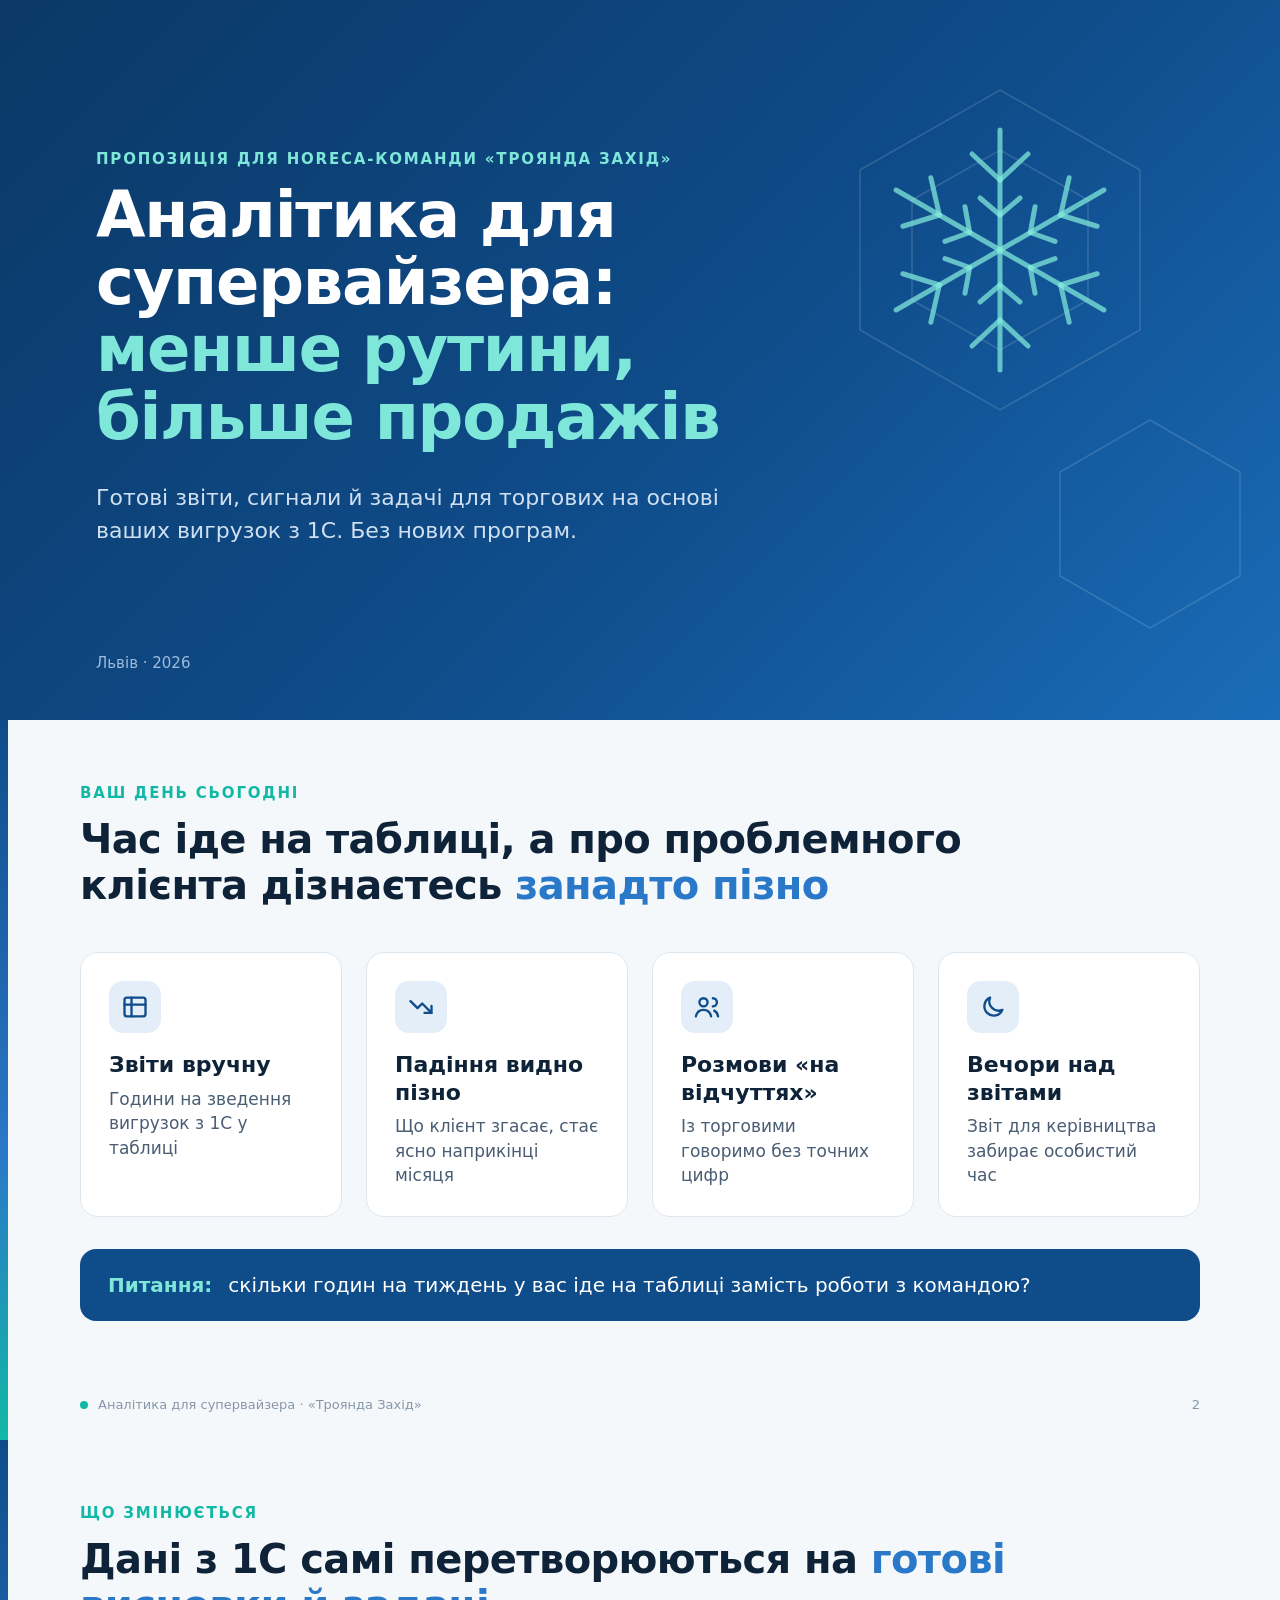
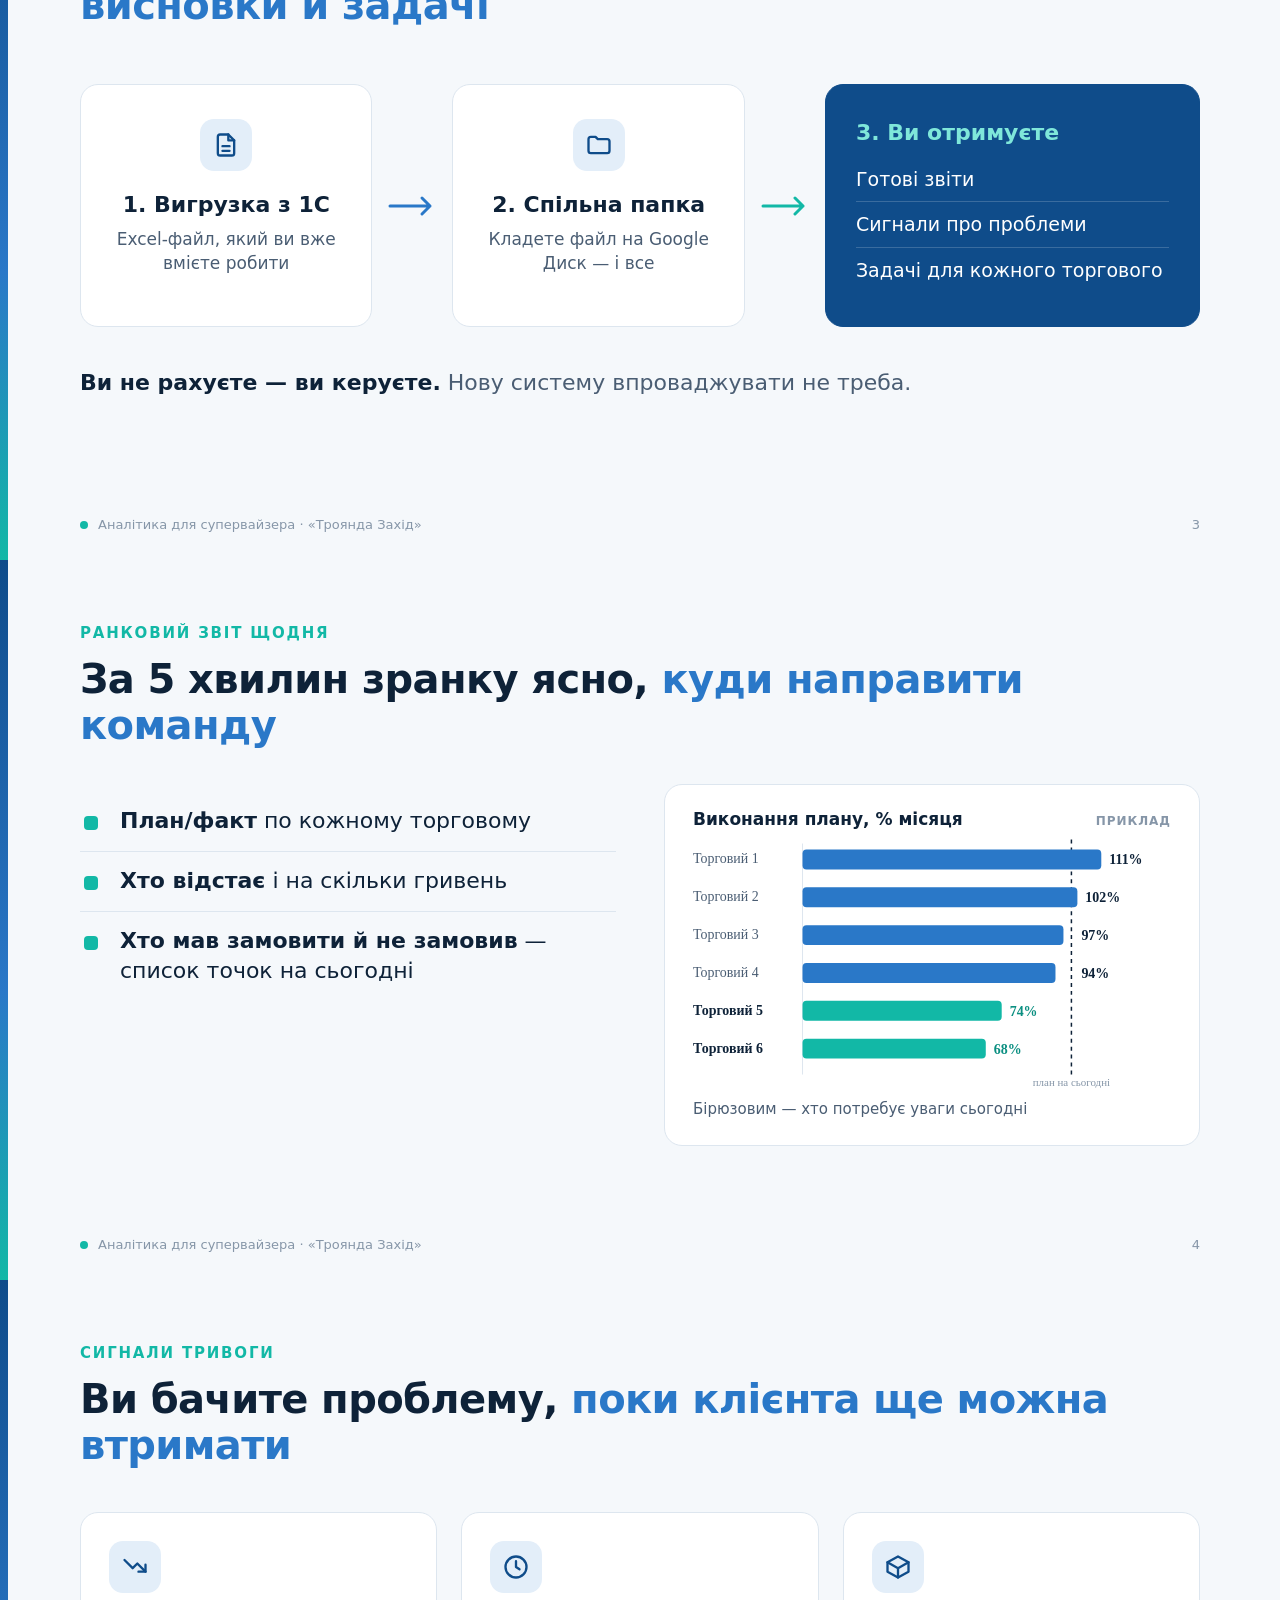
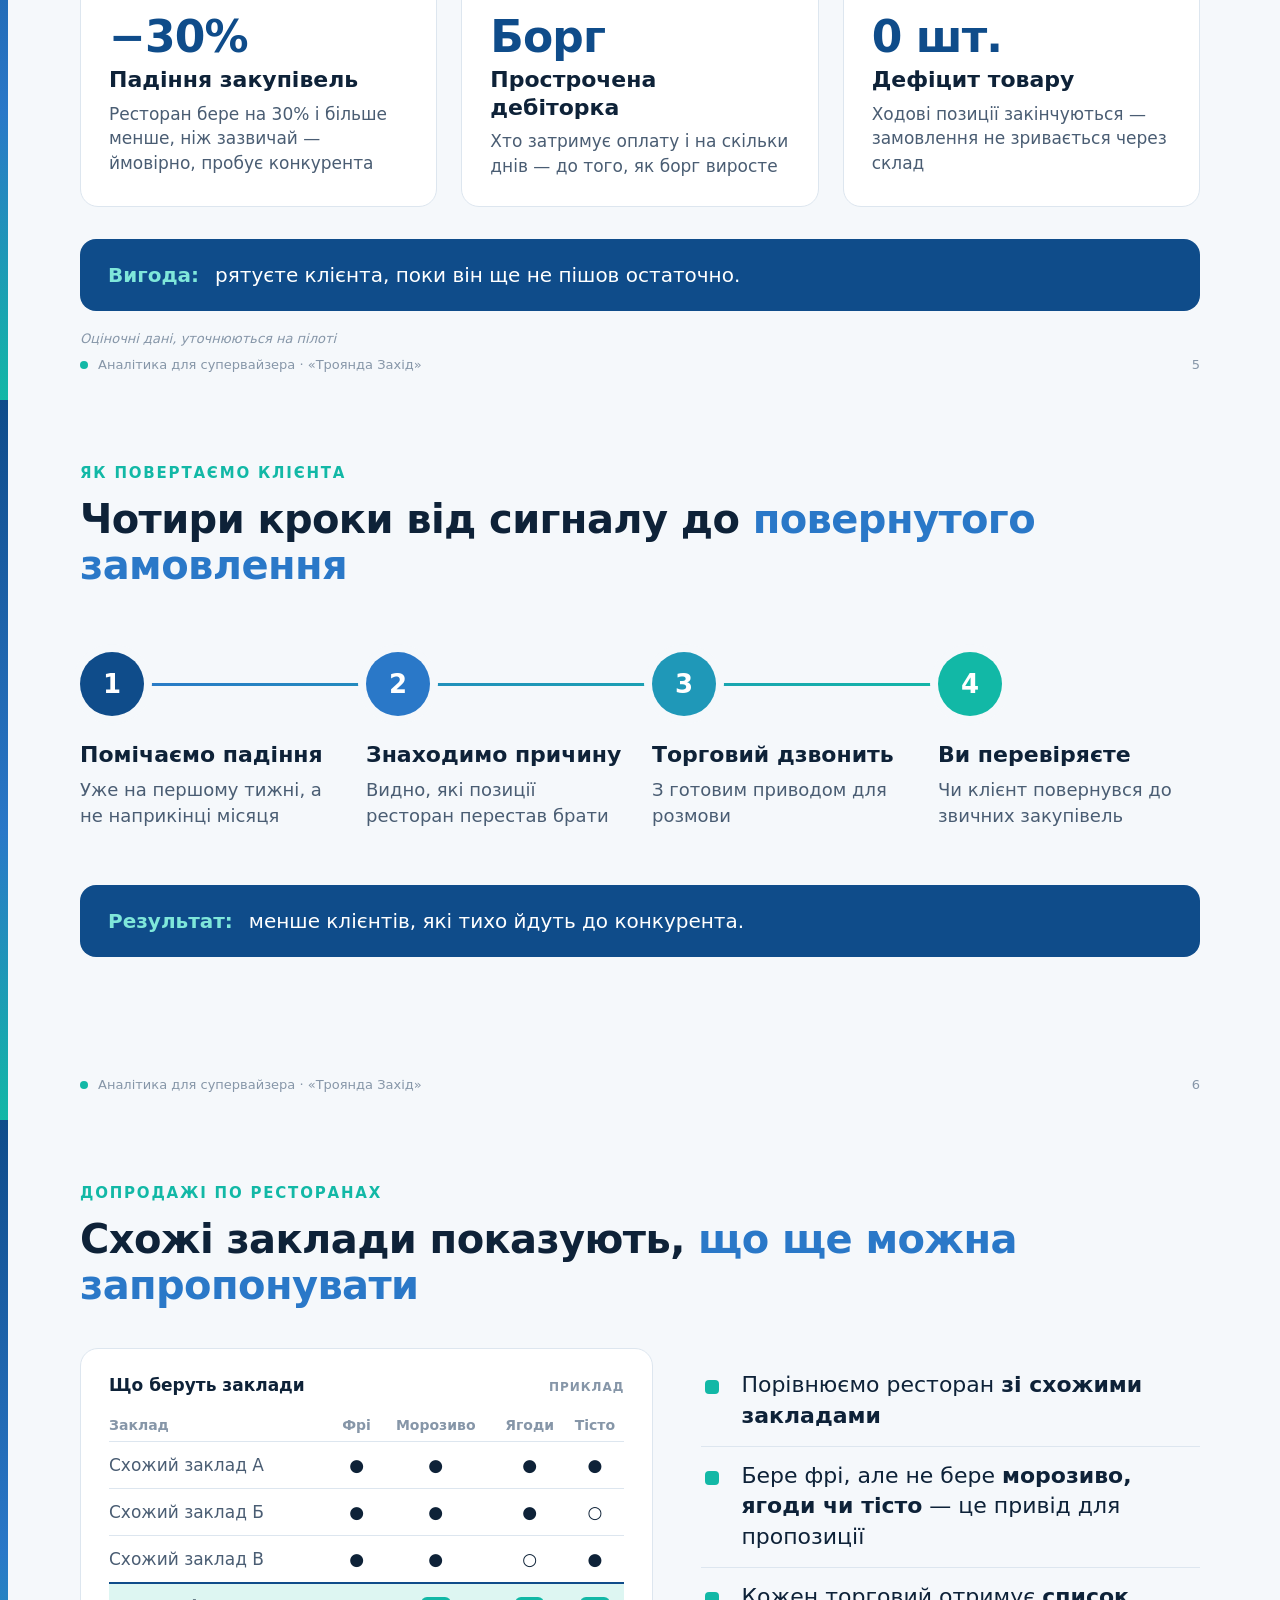
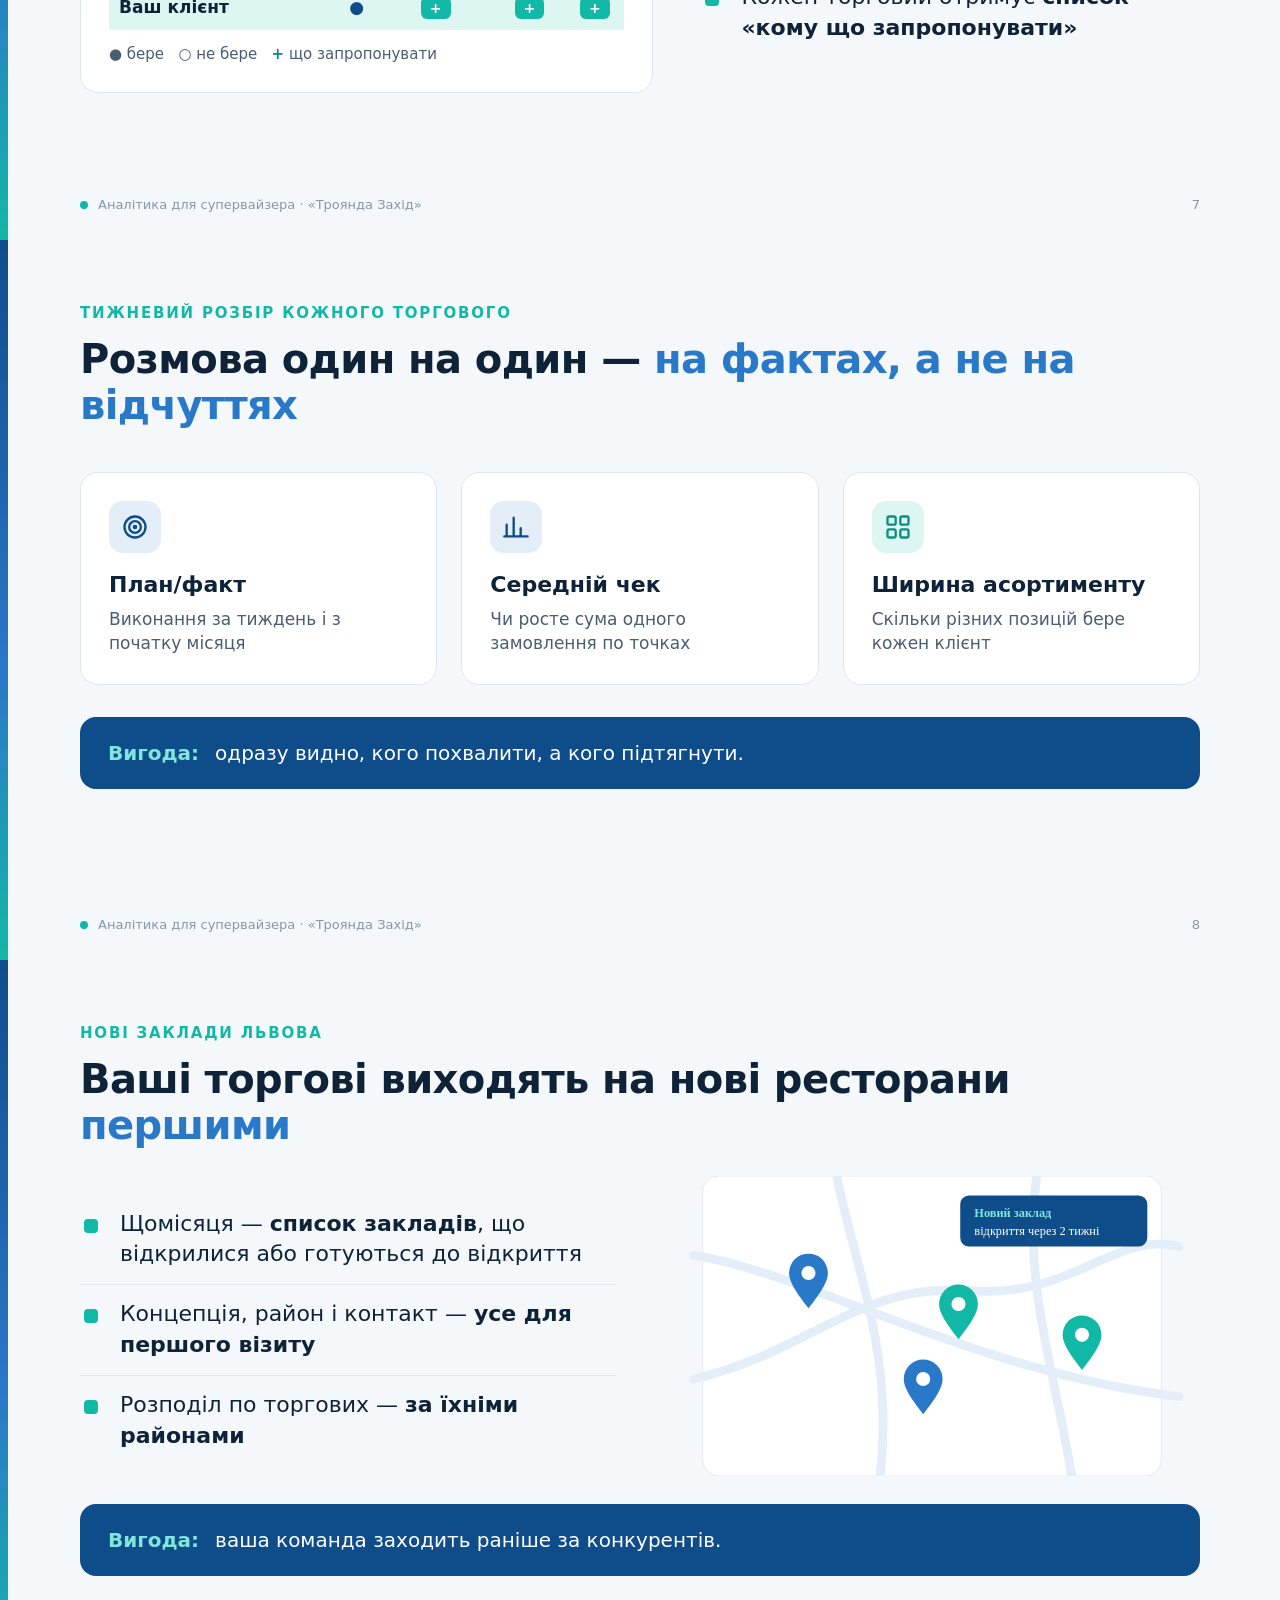
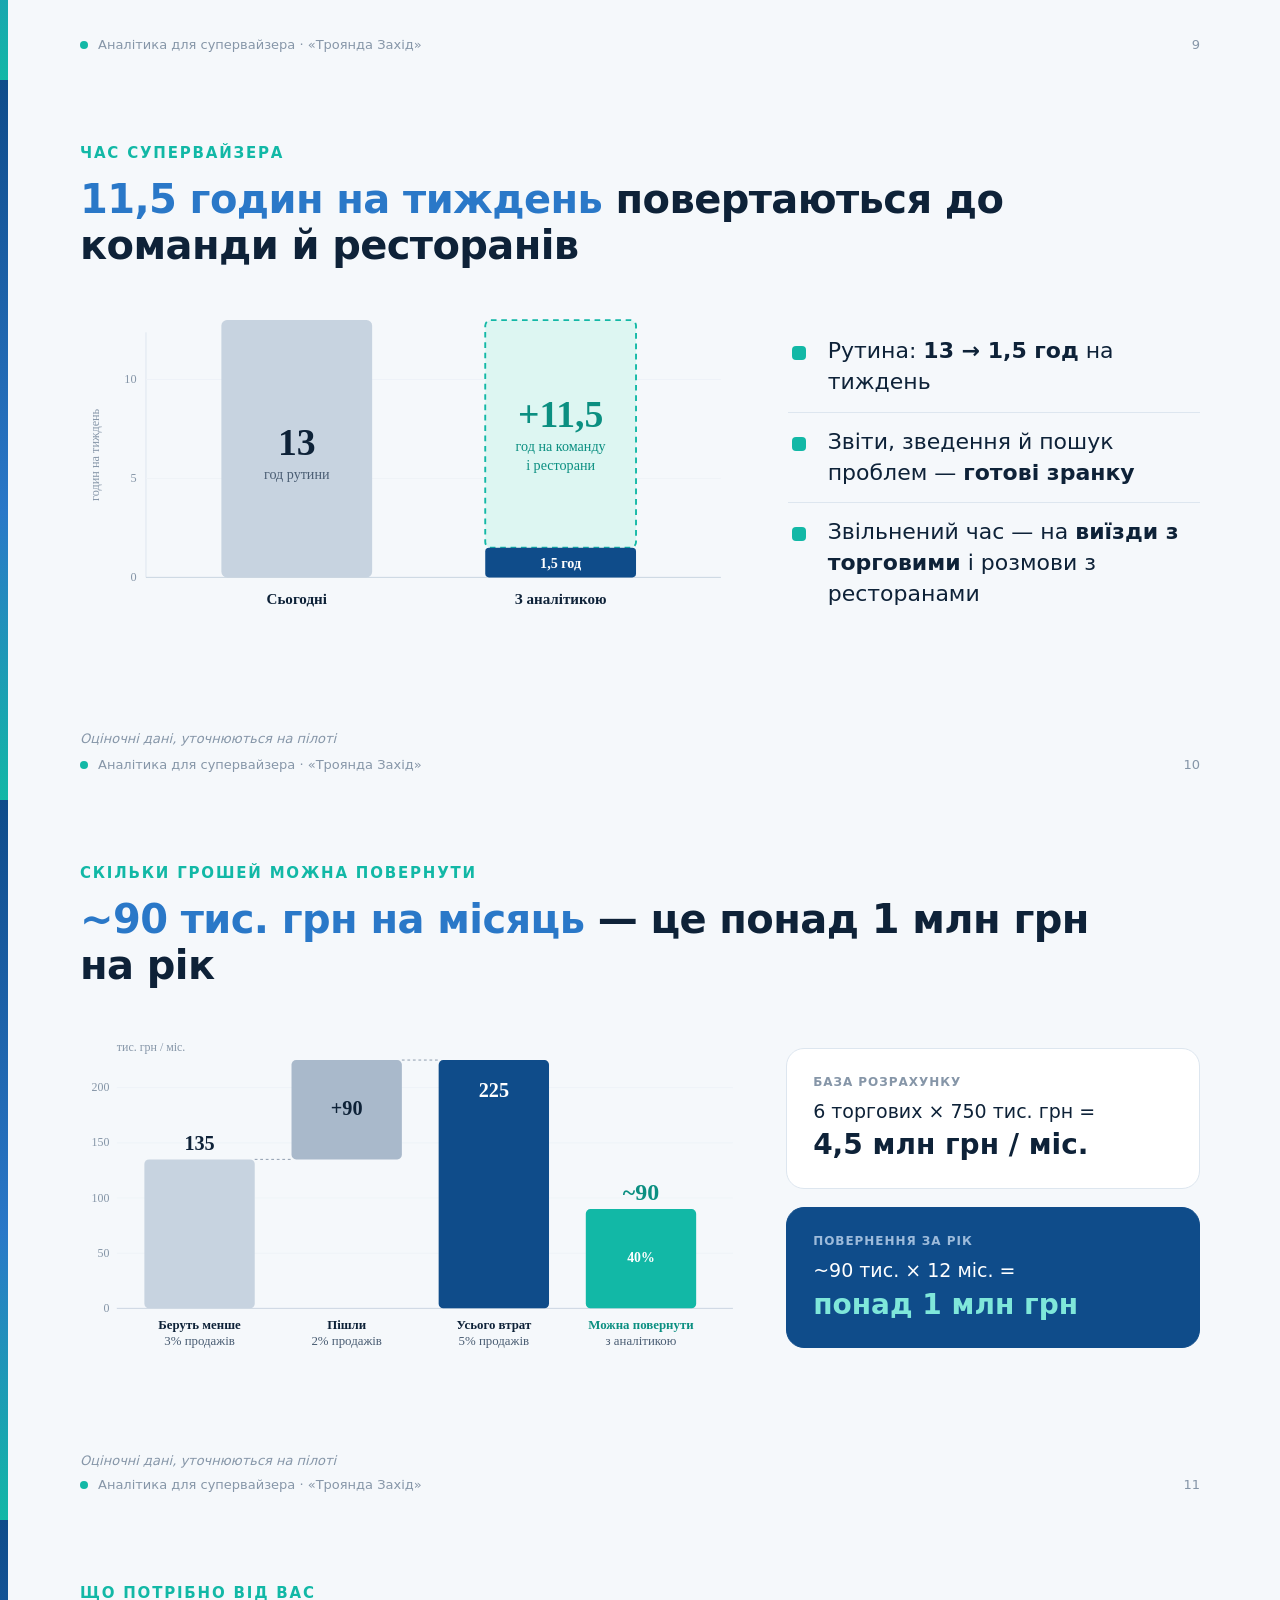
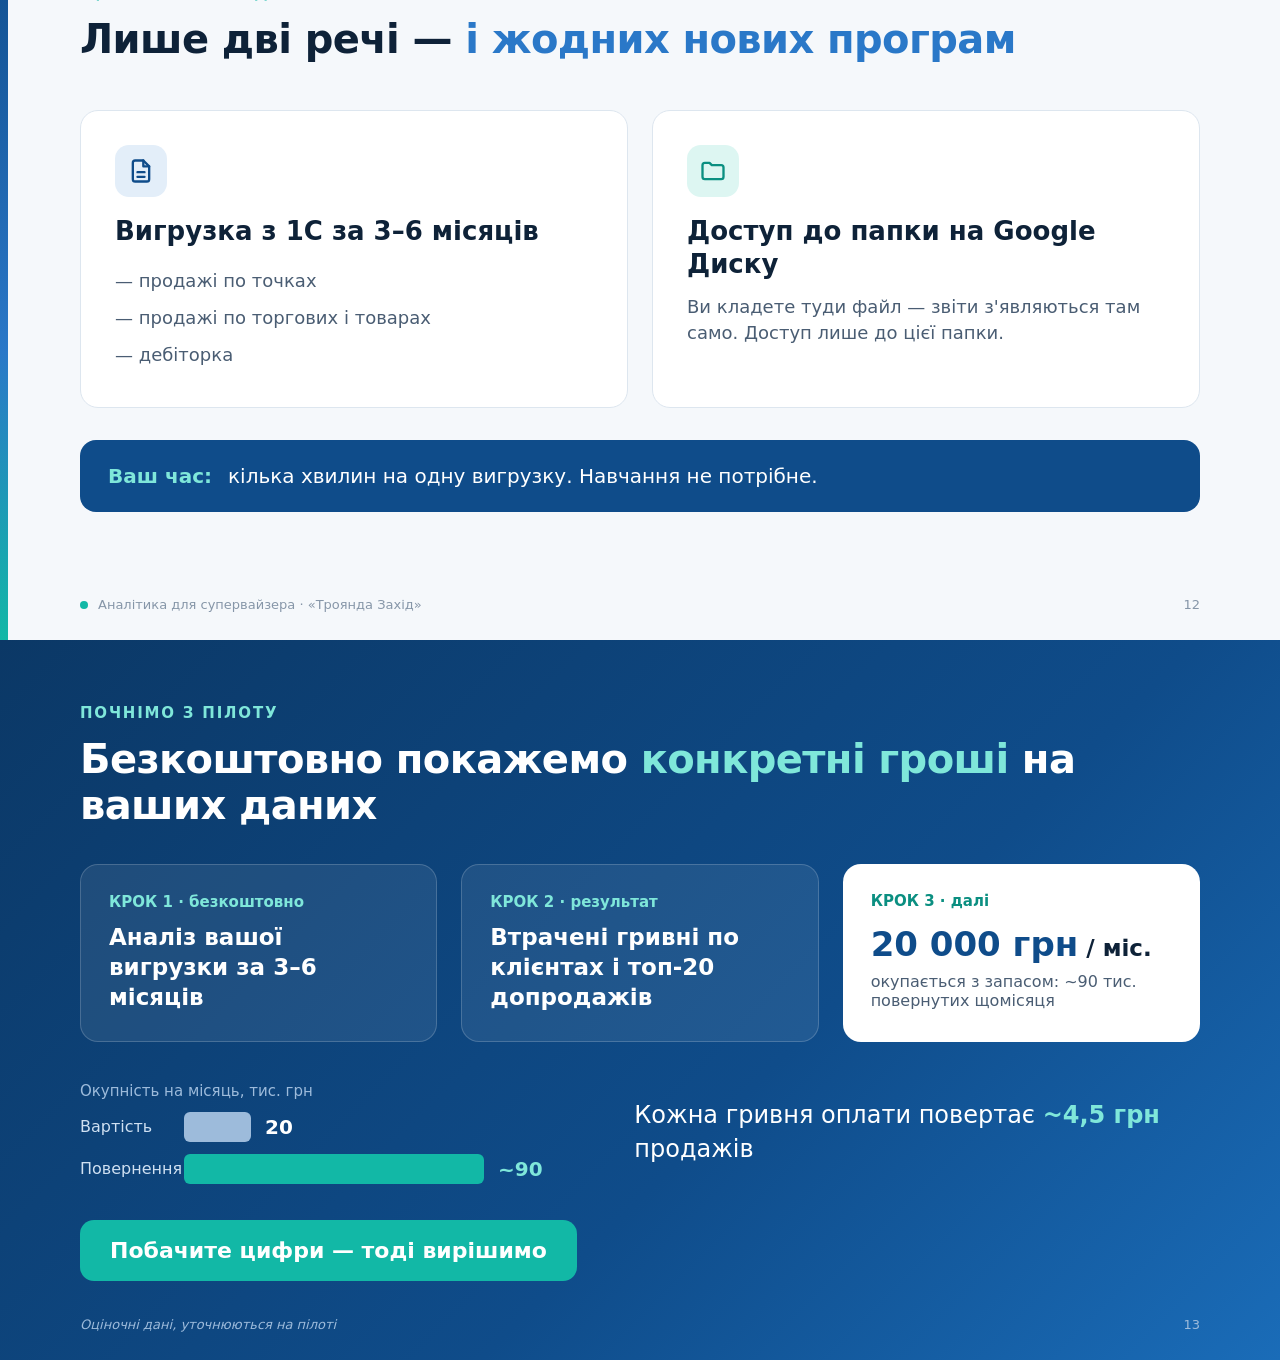
==== commit bab538c0: "Clip map illustration on slide 9 Co-Authored-By: Claude Opus 5.5 <noreply@anthropic.com> Claude-Sess" ====
--- a/presentation/slides.html
+++ b/presentation/slides.html
@@ -275,7 +275,7 @@
       <li>Концепція, район і контакт — <b>усе для першого візиту</b></li>
       <li>Розподіл по торгових — <b>за їхніми районами</b></li>
     </ul>
-    <svg viewBox="0 0 520 340" width="100%" height="300">
+    <svg viewBox="0 0 520 340" width="100%" height="300" style="overflow:hidden; border-radius:18px">
       <rect x="0" y="0" width="520" height="340" rx="18" fill="#fff" stroke="#DDE6EF"/>
       <g stroke="#E3EEF9" stroke-width="10" fill="none" stroke-linecap="round">
         <path d="M-10 230 C120 200 180 120 300 130 S470 60 540 80"/>
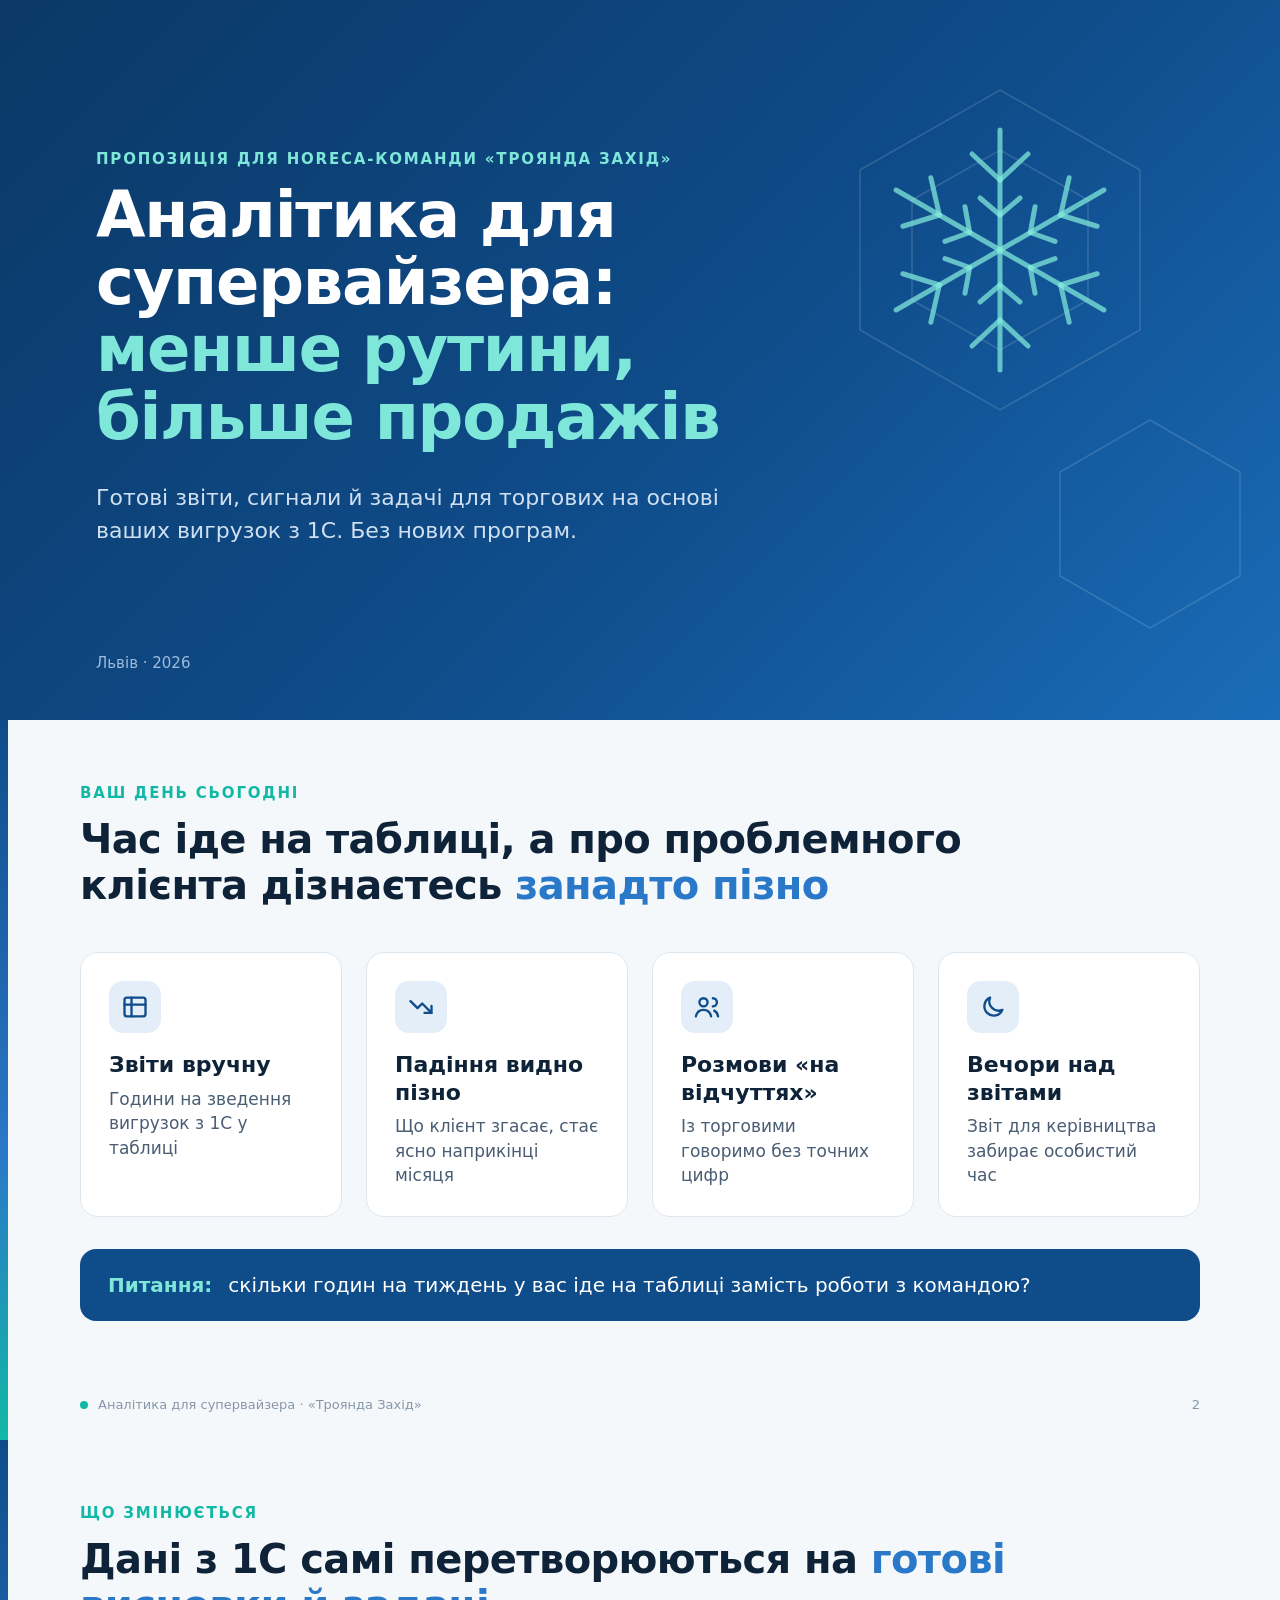
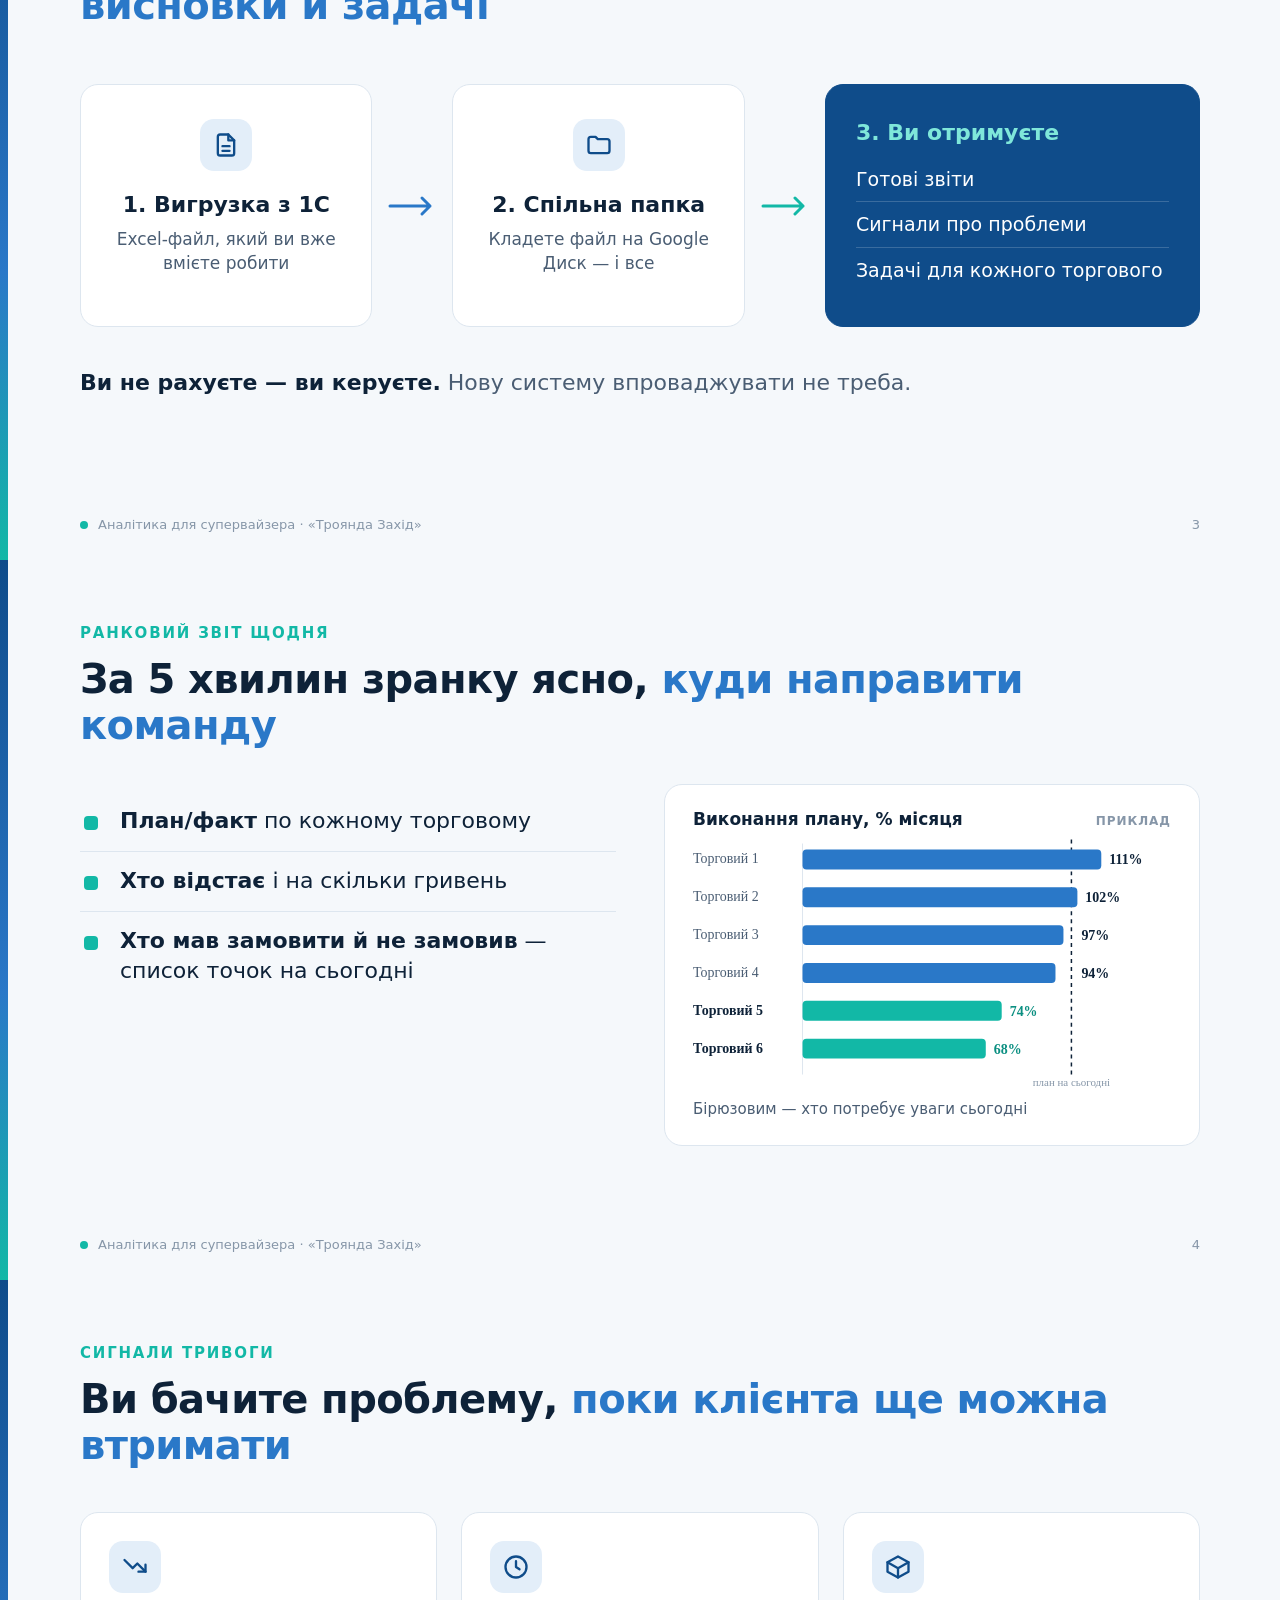
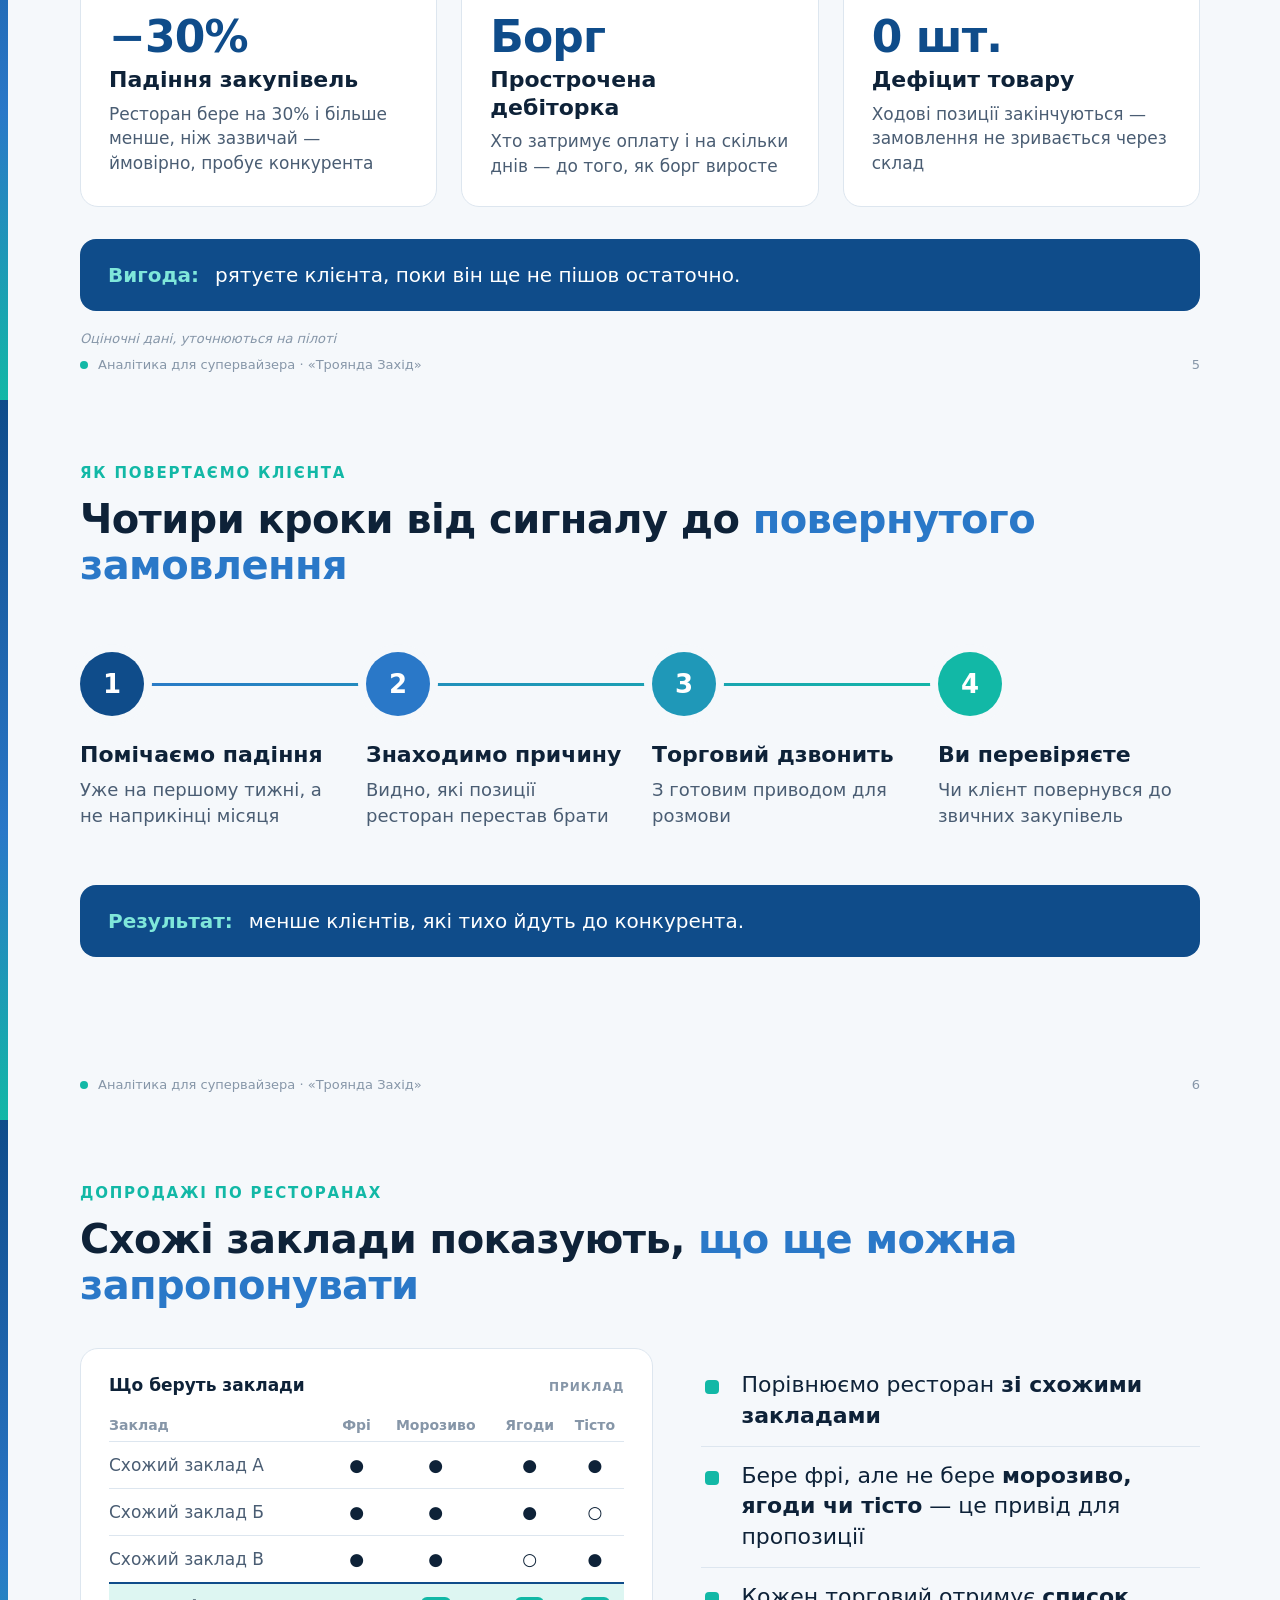
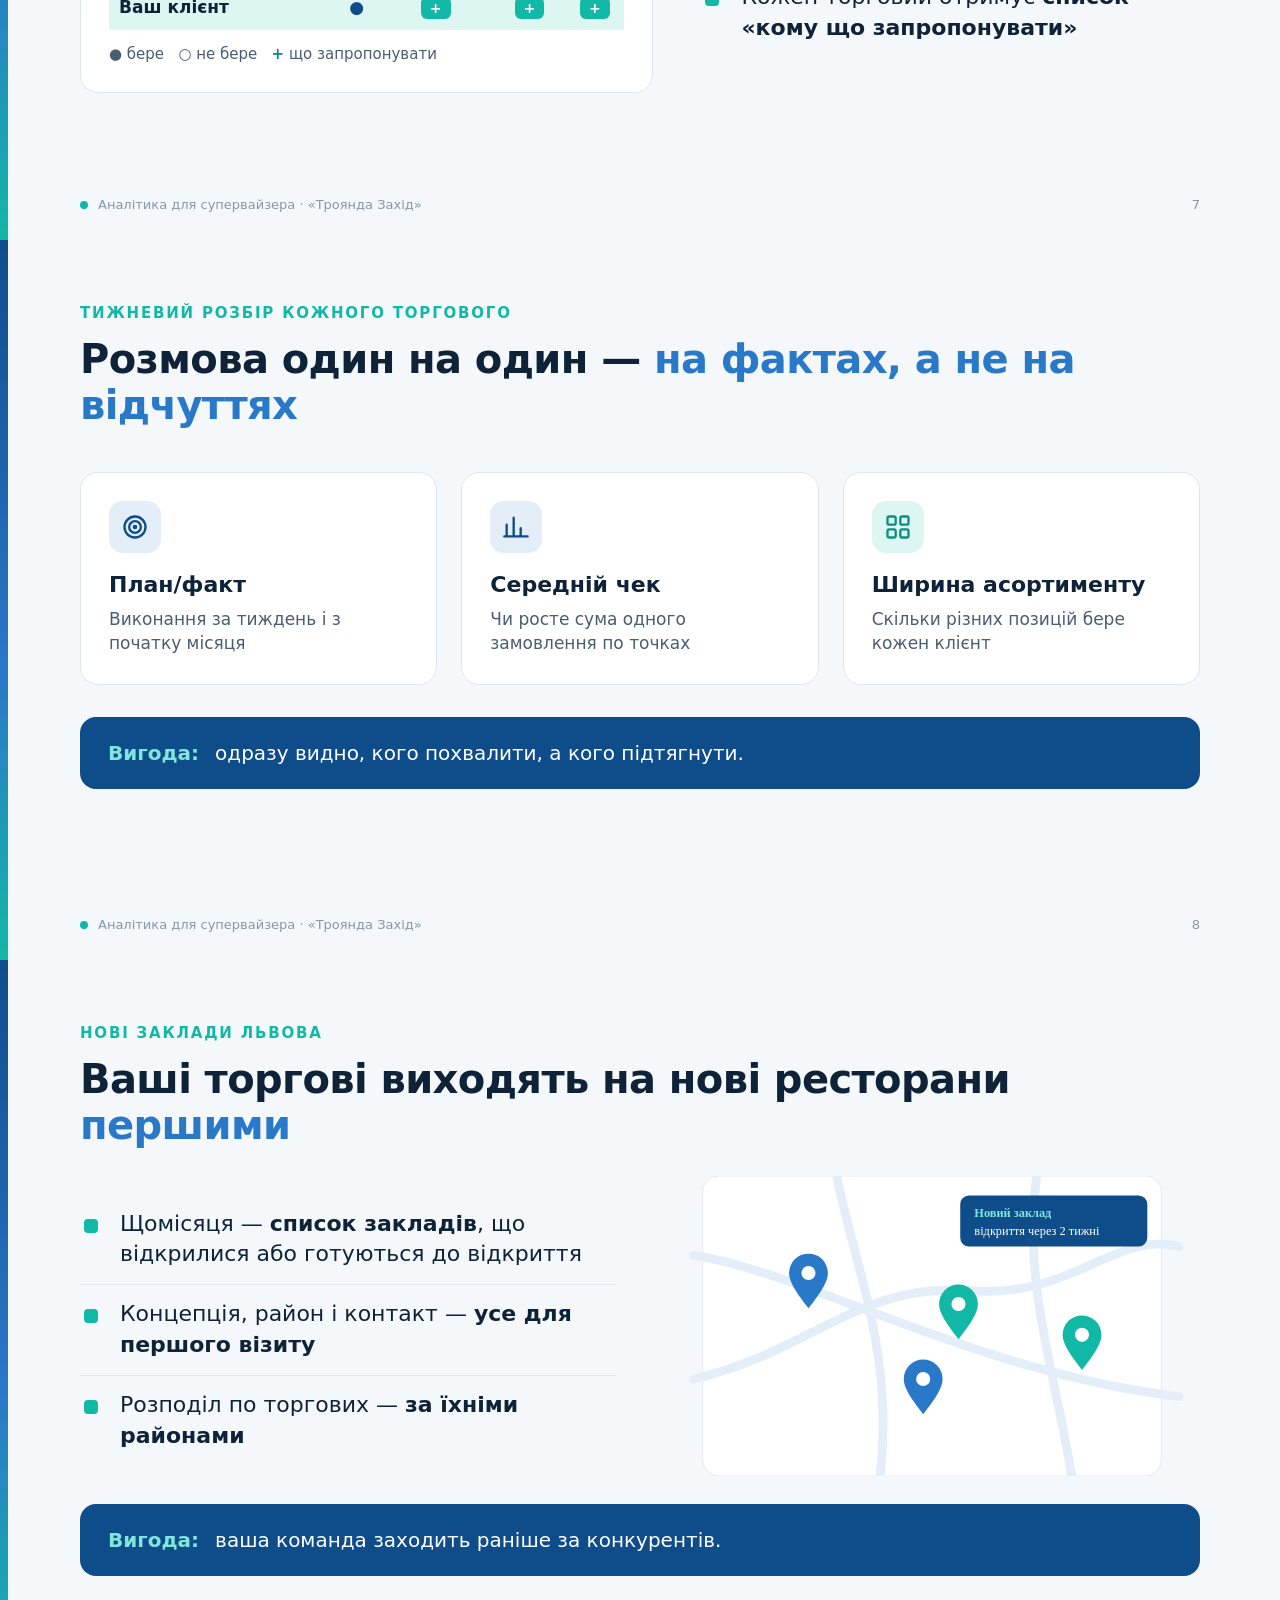
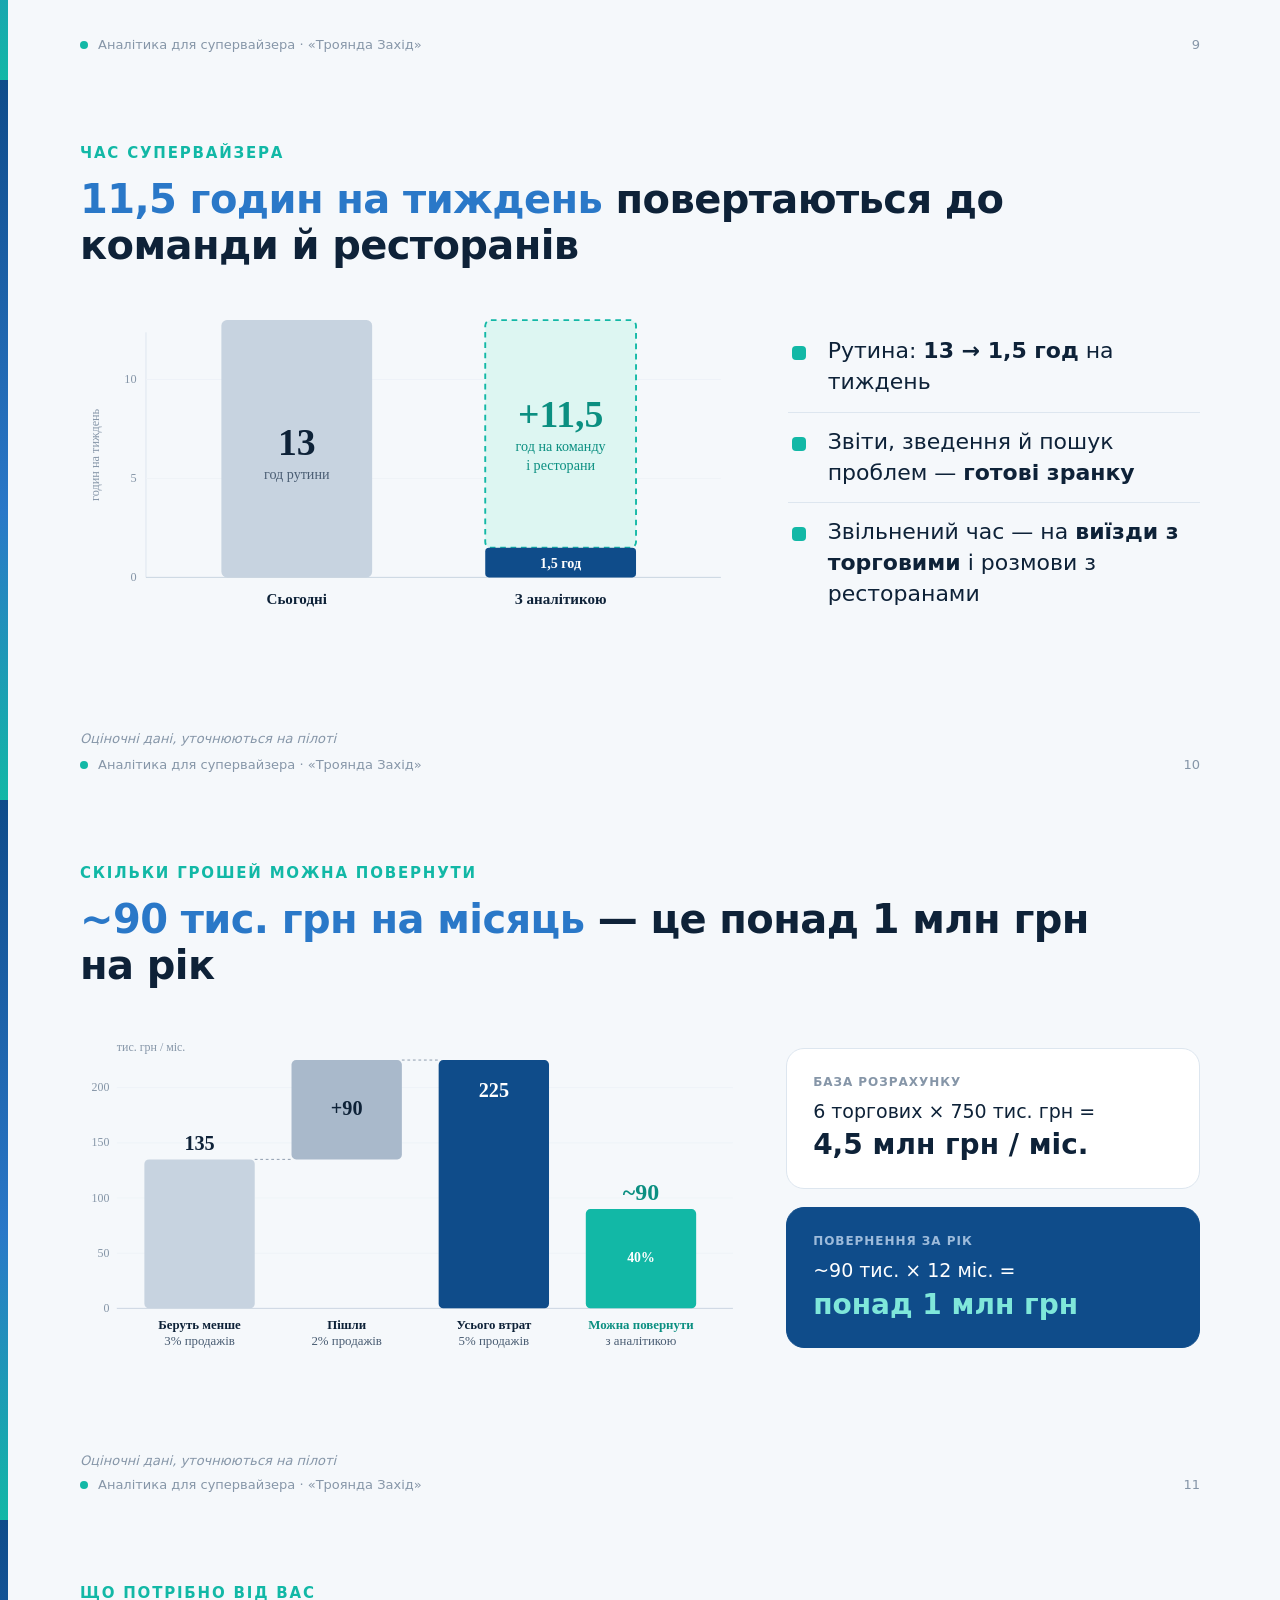
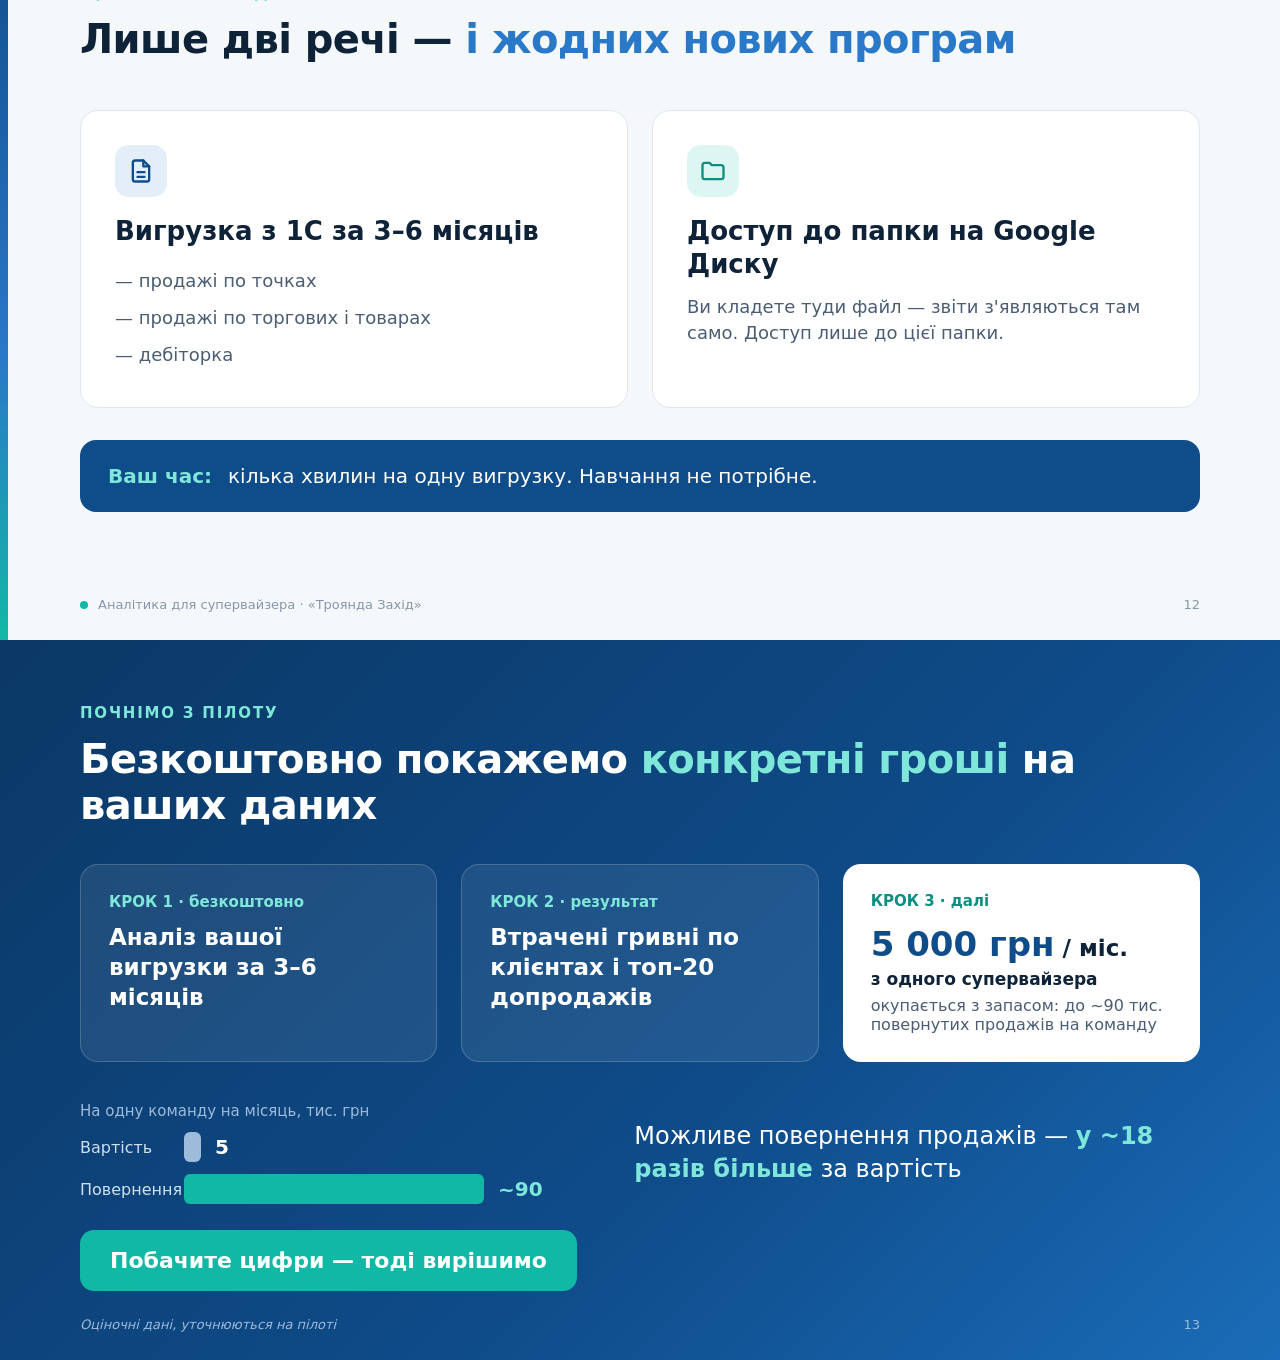
==== commit 169c00cf: "Slide 13: price 5 000 UAH per supervisor Co-Authored-By: Claude Opus 5.5 <noreply@anthropic.com> Cla" ====
--- a/presentation/slides.html
+++ b/presentation/slides.html
@@ -432,18 +432,18 @@
         <div style="font-size:23px; font-weight:700; margin-top:12px; line-height:1.3">Втрачені гривні по клієнтах і топ-20 допродажів</div></div>
       <div style="background:#fff; color:var(--ink); border-radius:18px; padding:28px">
         <div style="font-size:15px; color:#0B8F81; font-weight:700">КРОК 3 · далі</div>
-        <div style="font-size:23px; font-weight:700; margin-top:12px; line-height:1.3"><span style="font-size:34px; color:var(--blue)">20 000 грн</span> / міс.</div>
-        <div style="font-size:16px; color:var(--ink-2); margin-top:6px">окупається з запасом: ~90 тис. повернутих щомісяця</div></div>
+        <div style="font-size:23px; font-weight:700; margin-top:12px; line-height:1.3"><span style="font-size:34px; color:var(--blue)">5 000 грн</span> / міс.<div style="font-size:17px; font-weight:600; color:var(--ink); margin-top:2px">з одного супервайзера</div></div>
+        <div style="font-size:16px; color:var(--ink-2); margin-top:6px">окупається з запасом: до ~90 тис. повернутих продажів на команду</div></div>
     </div>
     <div style="margin-top:40px; display:grid; grid-template-columns: 1fr 1.1fr; gap:40px; align-items:center">
       <div>
-        <div style="font-size:15px; color:#9DBBDB; margin-bottom:12px">Окупність на місяць, тис. грн</div>
-        <div style="display:flex; align-items:center; gap:14px; margin-bottom:12px"><div style="width:90px; font-size:16px; color:#CFE0F2">Вартість</div><div style="height:30px; width:67px; background:#9DBBDB; border-radius:6px"></div><b style="font-size:20px">20</b></div>
+        <div style="font-size:15px; color:#9DBBDB; margin-bottom:12px">На одну команду на місяць, тис. грн</div>
+        <div style="display:flex; align-items:center; gap:14px; margin-bottom:12px"><div style="width:90px; font-size:16px; color:#CFE0F2">Вартість</div><div style="height:30px; width:17px; background:#9DBBDB; border-radius:6px"></div><b style="font-size:20px">5</b></div>
         <div style="display:flex; align-items:center; gap:14px"><div style="width:90px; font-size:16px; color:#CFE0F2">Повернення</div><div style="height:30px; width:300px; background:#12B8A6; border-radius:6px"></div><b style="font-size:20px; color:#7FE7DA">~90</b></div>
       </div>
-      <div style="font-size:24px; line-height:1.4; color:#fff">Кожна гривня оплати повертає <b style="color:#7FE7DA">~4,5 грн</b> продажів</div>
-    </div>
-    <div style="margin-top:36px; display:flex; align-items:center; gap:22px">
+      <div style="font-size:24px; line-height:1.4; color:#fff">Можливе повернення продажів — <b style="color:#7FE7DA">у ~18 разів більше</b> за вартість</div>
+    </div>
+    <div style="margin-top:26px; display:flex; align-items:center; gap:22px">
       <div style="background:#12B8A6; color:#fff; font-size:22px; font-weight:700; padding:18px 30px; border-radius:14px">Побачите цифри — тоді вирішимо</div>
     </div>
   </div>
